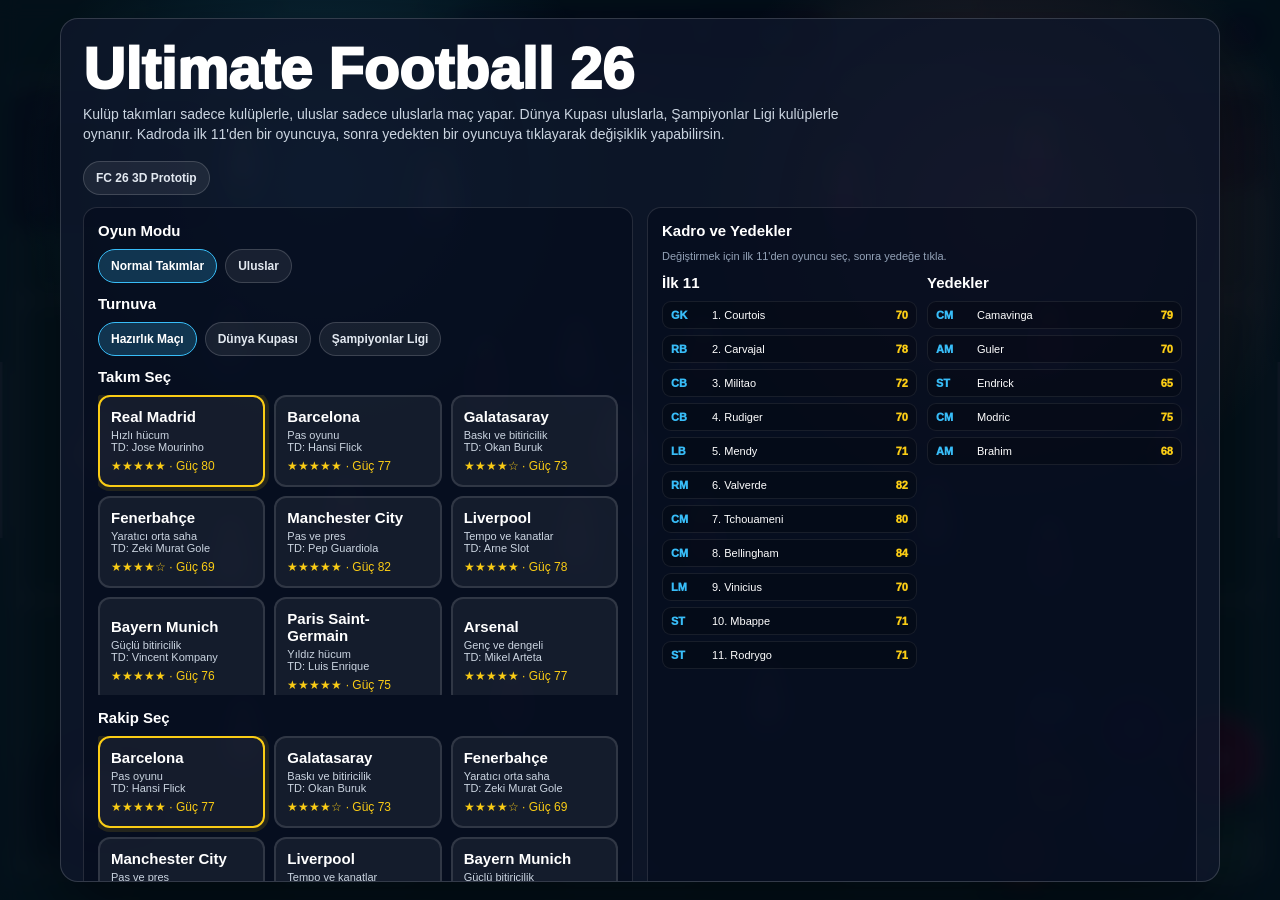
==== football-game/ultimate-football-26.html @ c7fcacd4 "Add FC 26 prototype files" ====
<!DOCTYPE html>
<html lang="tr">
<head>
  <meta charset="UTF-8">
  <meta name="viewport" content="width=device-width, initial-scale=1.0, maximum-scale=1.0, user-scalable=no">
  <title>Ultimate Football 26 - 2D Tactical</title>
  <style>
    *{box-sizing:border-box;margin:0;padding:0;user-select:none;-webkit-user-select:none;touch-action:manipulation;font-family:Inter,Arial,sans-serif}
    html,body{width:100%;height:100%;overflow:hidden;background:#020617;color:white}
    #app{position:fixed;inset:0;background:radial-gradient(circle at 50% -10%,rgba(255,255,255,.24),transparent 18%),#064e3b}
    canvas{position:fixed;inset:0;width:100%;height:100%;display:block}
    #hud{position:fixed;top:10px;left:50%;transform:translateX(-50%);z-index:20;display:flex;align-items:center;gap:12px;padding:9px 13px;border:1px solid rgba(255,255,255,.16);border-radius:18px;background:rgba(2,6,23,.72);backdrop-filter:blur(8px);box-shadow:0 12px 28px rgba(0,0,0,.28)}
    .team{min-width:86px;text-align:center;font-size:12px;font-weight:900;white-space:nowrap;overflow:hidden;text-overflow:ellipsis}.home{color:#7dd3fc}.away{color:#fda4af}
    #score{min-width:86px;text-align:center;font-size:24px;font-weight:1000}#clock{min-width:56px;font-size:13px;font-weight:900;color:#e2e8f0}
    #msg{position:fixed;top:62px;left:50%;transform:translateX(-50%);z-index:20;max-width:min(620px,calc(100vw - 28px));padding:8px 13px;border:1px solid rgba(255,255,255,.14);border-radius:999px;background:rgba(2,6,23,.62);font-size:13px;font-weight:800;text-align:center}
    #pauseBtn{position:fixed;top:12px;right:16px;z-index:24;width:42px;height:42px;border-radius:50%;border:1px solid rgba(255,255,255,.22);background:rgba(2,6,23,.62);color:white;font-size:18px;font-weight:1000}
    #radar{position:fixed;right:14px;top:88px;width:168px;height:102px;z-index:18;border:2px solid rgba(255,255,255,.34);border-radius:9px;background:rgba(5,46,22,.62);overflow:hidden;backdrop-filter:blur(6px)}
    #radar:before{content:"";position:absolute;left:50%;top:0;bottom:0;border-left:1px solid rgba(255,255,255,.35)}.dot{position:absolute;width:7px;height:7px;border-radius:50%;transform:translate(-50%,-50%)}.dot.b{background:#38bdf8}.dot.r{background:#fb7185}.dot.ball{width:6px;height:6px;background:white}
    #stats{position:fixed;left:14px;top:91px;z-index:18;width:198px;padding:12px;border:1px solid rgba(255,255,255,.14);border-radius:14px;background:rgba(2,6,23,.58);backdrop-filter:blur(8px)}
    #stats h3{font-size:12px;color:#cbd5e1;margin-bottom:8px;letter-spacing:.4px}.stat{font-size:11px;color:#e5e7eb;margin:6px 0;display:flex;justify-content:space-between;gap:8px}.stat b{color:#facc15}
    #stick{position:fixed;left:24px;bottom:24px;width:156px;height:156px;z-index:25;border-radius:50%;border:2px solid rgba(255,255,255,.24);background:rgba(2,6,23,.34);box-shadow:inset 0 0 28px rgba(255,255,255,.08),0 12px 26px rgba(0,0,0,.28);backdrop-filter:blur(6px);touch-action:none}
    #knob{position:absolute;left:50%;top:50%;width:62px;height:62px;border-radius:50%;border:3px solid rgba(255,255,255,.92);background:rgba(248,250,252,.86);transform:translate(-50%,-50%);box-shadow:0 8px 18px rgba(0,0,0,.34)}
    #actions{position:fixed;right:18px;bottom:14px;z-index:25;width:286px;height:220px;touch-action:none}.btn{position:absolute;display:grid;place-items:center;border-radius:50%;border:3px solid rgba(255,255,255,.8);color:white;font-size:11px;font-weight:1000;text-align:center;box-shadow:0 10px 22px rgba(0,0,0,.34);backdrop-filter:blur(5px);touch-action:none}.btn:active,.btn.active{transform:scale(.92);filter:brightness(1.18)}
    #shoot{right:0;top:48px;width:90px;height:90px;background:rgba(225,29,72,.82);font-size:15px}#pass{right:94px;top:112px;width:74px;height:74px;background:rgba(37,99,235,.82)}#through{right:91px;top:26px;width:74px;height:74px;background:rgba(126,34,206,.82)}
    #sprint{right:5px;top:150px;width:68px;height:68px;background:rgba(22,163,74,.82)}#switch{right:177px;top:11px;width:62px;height:62px;background:rgba(14,165,233,.72)}#skill{right:177px;top:88px;width:66px;height:66px;background:rgba(250,204,21,.82);color:#172554}#tackle{right:207px;top:154px;width:64px;height:64px;background:rgba(234,88,12,.82)}
    #power{position:fixed;right:28px;bottom:247px;z-index:26;width:210px;height:12px;border:1px solid rgba(255,255,255,.28);border-radius:999px;background:rgba(0,0,0,.38);overflow:hidden;opacity:0}#powerFill{height:100%;width:0;background:linear-gradient(90deg,#22c55e,#facc15,#ef4444)}
    .overlay{position:fixed;inset:0;z-index:50;display:grid;place-items:center;padding:22px;background:radial-gradient(circle at 25% 20%,rgba(56,189,248,.2),transparent 25%),radial-gradient(circle at 78% 24%,rgba(251,113,133,.2),transparent 26%),rgba(2,6,23,.9);backdrop-filter:blur(10px);touch-action:pan-y}
    .card{width:min(1160px,calc(100vw - 28px));max-height:calc(100vh - 36px);overflow:auto;-webkit-overflow-scrolling:touch;overscroll-behavior:contain;touch-action:pan-y;padding:22px;border:1px solid rgba(255,255,255,.16);border-radius:18px;background:rgba(15,23,42,.84);box-shadow:0 28px 80px rgba(0,0,0,.44)}
    .title{font-size:clamp(32px,6vw,58px);line-height:.95;font-weight:1000;margin-bottom:8px}.sub{max-width:780px;color:#cbd5e1;font-size:14px;line-height:1.45;margin-bottom:16px}
    .grid{display:grid;grid-template-columns:1fr 1fr;gap:14px}.panel{padding:14px;border:1px solid rgba(255,255,255,.12);border-radius:14px;background:rgba(2,6,23,.42)}.panel h2{font-size:15px;margin-bottom:10px}
    .teams{display:grid;grid-template-columns:repeat(3,minmax(0,1fr));gap:9px;max-height:300px;overflow:auto;-webkit-overflow-scrolling:touch;touch-action:pan-y}.teamCard{min-height:92px;text-align:left;cursor:pointer;padding:11px;border:2px solid rgba(255,255,255,.12);border-radius:12px;background:rgba(255,255,255,.06);color:white}.teamCard.selected{border-color:#facc15;box-shadow:0 0 0 4px rgba(250,204,21,.12)}.teamCard b{display:block;font-size:15px;margin-bottom:4px}.teamCard span{display:block;color:#cbd5e1;font-size:11px}.stars{color:#facc15;font-size:12px;margin-top:6px}
    .chips{display:flex;flex-wrap:wrap;gap:8px;margin:8px 0 12px}.chip,.primary,.ghost{cursor:pointer;border:1px solid rgba(255,255,255,.16);border-radius:999px;padding:9px 12px;background:rgba(255,255,255,.07);color:#e2e8f0;font-size:12px;font-weight:900}.chip.active{border-color:#38bdf8;background:rgba(56,189,248,.22);color:white}
    .primary,.ghost{border-radius:12px;margin-top:12px;padding:13px 18px;color:#111827;background:linear-gradient(135deg,#facc15,#fb923c);font-size:14px;box-shadow:0 12px 28px rgba(250,204,21,.16)}.ghost{margin-left:8px;color:white;background:rgba(255,255,255,.08);box-shadow:none}
    .squad{display:grid;grid-template-columns:1fr 1fr;gap:10px}.list{display:grid;gap:6px}.playerRow{display:grid;grid-template-columns:34px 1fr 32px;gap:7px;align-items:center;padding:7px 8px;border:1px solid rgba(255,255,255,.08);border-radius:9px;background:rgba(0,0,0,.22);font-size:11px;cursor:pointer}.playerRow.selected{border-color:#facc15;background:rgba(250,204,21,.12)}.role{color:#38bdf8;font-weight:1000}.pname{white-space:nowrap;overflow:hidden;text-overflow:ellipsis}.ovr{color:#facc15;font-weight:1000;text-align:right}.hint{color:#94a3b8;font-size:11px;line-height:1.35;margin:8px 0 10px}
    #pause,#end{display:none}.endCard{text-align:center;max-width:560px}.endTitle{font-size:42px;font-weight:1000;margin-bottom:8px}
    @media(max-width:860px){#stats{display:none}#radar{width:130px;height:78px;right:9px;top:78px}#hud{transform:translateX(-50%) scale(.88);transform-origin:top center}#msg{top:58px;font-size:11px}#stick{left:12px;bottom:10px;transform:scale(.88);transform-origin:left bottom}#actions{right:8px;bottom:4px;transform:scale(.86);transform-origin:right bottom}.overlay{place-items:start center;padding:12px}.grid,.squad{grid-template-columns:1fr}.teams{grid-template-columns:repeat(2,minmax(0,1fr));max-height:230px}.card{padding:16px;max-height:calc(100dvh - 24px)}}
  </style>
</head>
<body>
<div id="app">
  <canvas id="field"></canvas>
  <div id="hud"><div class="team home" id="homeName">RMA</div><div id="score">0 - 0</div><div class="team away" id="awayName">BAR</div><div id="clock">00:00</div></div>
  <div id="msg">Takımını seç, kadrodan yedeği ilk 11'e al ve maça başla.</div><button id="pauseBtn">Ⅱ</button>
  <div id="stats"><h3>SEÇİLİ OYUNCU</h3><div class="stat"><span>İsim</span><b id="stName">-</b></div><div class="stat"><span>Rol</span><b id="stRole">-</b></div><div class="stat"><span>Şut</span><b id="stShot">-</b></div><div class="stat"><span>Pas</span><b id="stPass">-</b></div><div class="stat"><span>Enerji</span><b id="stEnergy">-</b></div></div>
  <div id="radar"></div><div id="stick"><div id="knob"></div></div><div id="power"><div id="powerFill"></div></div>
  <div id="actions"><div class="btn" id="switch">OYUNCU<br>DEĞİŞ</div><div class="btn" id="through">ARA<br>PAS</div><div class="btn" id="shoot">ŞUT</div><div class="btn" id="pass">PAS</div><div class="btn" id="sprint">SPRINT</div><div class="btn" id="skill">ÇALIM</div><div class="btn" id="tackle">TOP<br>KAP</div></div>
  <div class="overlay" id="menu"><div class="card"><div class="title">Ultimate Football 26</div><div class="sub">Kulüp takımları sadece kulüplerle, uluslar sadece uluslarla maç yapar. Dünya Kupası uluslarla, Şampiyonlar Ligi kulüplerle oynanır. Kadroda ilk 11'den bir oyuncuya, sonra yedekten bir oyuncuya tıklayarak değişiklik yapabilirsin.</div><div class="chips"><a class="chip" href="fc-26/" target="_blank" rel="noopener noreferrer" style="text-decoration:none">FC 26 3D Prototip</a></div><div class="grid"><div class="panel"><h2>Oyun Modu</h2><div class="chips" id="mode"><button class="chip active" data-v="clubs">Normal Takımlar</button><button class="chip" data-v="nations">Uluslar</button></div><h2>Turnuva</h2><div class="chips" id="competition"><button class="chip active" data-v="friendly">Hazırlık Maçı</button><button class="chip" data-v="worldcup">Dünya Kupası</button><button class="chip" data-v="ucl">Şampiyonlar Ligi</button></div><h2>Takım Seç</h2><div class="teams" id="teamCards"></div><h2 style="margin-top:14px">Rakip Seç</h2><div class="teams" id="oppCards"></div><h2 style="margin-top:14px">Müzik</h2><div class="hint">Telifli şarkı gömemem; kendi ses dosyanı seçersen arka planda döngüde çalar. Apple Music ve Spotify bağlantıları yeni sekmede açılır.</div><input id="musicFile" type="file" accept="audio/*" style="max-width:100%;color:#cbd5e1;font-size:12px"><div class="chips"><button class="chip" id="musicToggle" type="button">Müzik Aç/Kapat</button><a class="chip" href="https://music.apple.com/tr/album/meclis-i-ala-i-stanbul/1189633200?utm_source=chatgpt.com" target="_blank" rel="noopener noreferrer" style="text-decoration:none">Apple Music'te Aç</a><a class="chip" href="https://open.spotify.com/track/5NT8eHNRJnL2uoWZeIZbqG?si=268e4e36df364034" target="_blank" rel="noopener noreferrer" style="text-decoration:none">Spotify'da Aç</a></div><h2 style="margin-top:14px">Ayarlar</h2><div class="chips" id="difficulty"><button class="chip active" data-v="easy">Kolay</button><button class="chip" data-v="normal">Normal</button><button class="chip" data-v="hard">Zor</button></div><div class="chips" id="length"><button class="chip" data-v="90">1.5 dk</button><button class="chip active" data-v="150">2.5 dk</button><button class="chip" data-v="240">4 dk</button></div><button class="primary" id="start">MAÇA BAŞLA</button></div><div class="panel"><h2>Kadro ve Yedekler</h2><div class="hint" id="squadHint">Değiştirmek için ilk 11'den oyuncu seç, sonra yedeğe tıkla.</div><div class="squad"><div><h2>İlk 11</h2><div class="list" id="lineup"></div></div><div><h2>Yedekler</h2><div class="list" id="bench"></div></div></div></div></div></div></div>
  <div class="overlay" id="pause"><div class="card endCard"><div class="endTitle">Duraklatıldı</div><button class="primary" id="resume">DEVAM ET</button><button class="ghost" id="toMenu">ANA MENÜ</button></div></div>
  <div class="overlay" id="end"><div class="card endCard"><div class="endTitle" id="endTitle">Maç Bitti</div><div class="sub" id="endStats" style="margin-inline:auto"></div><button class="primary" id="again">TEKRAR OYNA</button><button class="ghost" id="endMenu">ANA MENÜ</button></div></div>
</div>
<script>
(() => {
  const $ = id => document.getElementById(id);
  const canvas = $("field"), ctx = canvas.getContext("2d"), radar = $("radar");
  const baseRoles = ["GK","RB","CB","CB","LB","RM","CM","CM","LM","ST","ST"];
  const squads = {
    realmadrid:{manager:"Jose Mourinho",coach:1.08,name:"Real Madrid",short:"RMA",color:"#e5e7eb",stars:5,style:"Hızlı hücum",lineup:[["Courtois","GK",44,72,94],["Carvajal","RB",72,78,83],["Militao","CB",56,73,88],["Rudiger","CB",50,70,90],["Mendy","LB",58,72,84],["Valverde","RM",80,85,82],["Tchouameni","CM",72,83,86],["Bellingham","CM",87,88,78],["Vinicius","LM",86,82,42],["Mbappe","ST",92,83,38],["Rodrygo","ST",86,82,45]],bench:[["Camavinga","CM",74,82,80],["Guler","AM",80,86,45],["Endrick","ST",82,70,42],["Modric","CM",76,90,60],["Brahim","AM",79,82,44]]},
    barcelona:{manager:"Hansi Flick",coach:1.07,name:"Barcelona",short:"BAR",color:"#e11d48",stars:5,style:"Pas oyunu",lineup:[["Ter Stegen","GK",42,76,90],["Kounde","RB",62,77,84],["Araujo","CB",48,67,90],["Cubarsi","CB",45,80,82],["Balde","LB",58,76,78],["Raphinha","RM",83,82,58],["De Jong","CM",74,90,76],["Pedri","CM",76,91,62],["Yamal","LM",82,86,45],["Lewandowski","ST",91,78,45],["Ferran","ST",82,77,50]],bench:[["Gavi","CM",72,84,72],["Olmo","AM",82,86,58],["Fermin","CM",76,78,62],["Christensen","CB",48,72,84],["Casado","DM",58,76,78]]},
    galatasaray:{manager:"Okan Buruk",coach:1.05,name:"Galatasaray",short:"GAL",color:"#facc15",stars:4,style:"Baskı ve bitiricilik",lineup:[["Muslera","GK",38,66,84],["Kaan","RB",58,70,78],["Davinson","CB",48,66,84],["Abdulkerim","CB",55,72,82],["Kohn","LB",57,69,74],["Baris Alper","RM",76,73,68],["Torreira","CM",62,78,86],["Sara","CM",76,81,70],["Yunus","LM",75,77,52],["Mertens","ST",82,84,48],["Icardi","ST",87,72,42]],bench:[["Ziyech","AM",80,84,42],["Zaha","LM",78,74,38],["Berkan","CM",58,70,76],["Kerem","LM",76,74,45],["Batshuayi","ST",82,66,38]]},
    fenerbahce:{manager:"Zeki Murat Gole",coach:1.00,name:"Fenerbahçe",short:"FB",color:"#2563eb",stars:4,style:"Yaratıcı orta saha",lineup:[["Livakovic","GK",36,67,83],["Osayi","RB",58,68,76],["Becao","CB",45,64,82],["Djiku","CB",48,69,80],["Kadioglu","LB",68,78,76],["Tadic","LM",78,86,50],["Fred","CM",71,82,78],["Szymanski","CM",78,82,62],["Irfan Can","RM",80,83,52],["Dzeko","ST",84,78,45],["En-Nesyri","ST",83,70,50]],bench:[["Cengiz","RM",76,74,42],["Mert Hakan","CM",70,74,68],["Yuksek","DM",58,72,80],["Muldur","RB",55,68,76],["Cenk","ST",78,68,42]]},
    mancity:{manager:"Pep Guardiola",coach:1.10,name:"Manchester City",short:"MCI",color:"#60a5fa",stars:5,style:"Pas ve pres",lineup:[["Ederson","GK",42,86,88],["Walker","RB",62,74,82],["Dias","CB",50,72,90],["Stones","CB",56,80,86],["Gvardiol","LB",62,76,84],["Foden","RM",84,88,56],["Rodri","CM",80,91,89],["De Bruyne","CM",88,94,64],["Doku","LM",76,78,42],["Haaland","ST",94,70,45],["Alvarez","ST",84,82,52]],bench:[["Grealish","LM",78,84,48],["Bernardo","CM",80,90,70],["Akanji","CB",48,72,82],["Nunes","CM",72,78,68],["Ortega","GK",34,70,80]]},
    liverpool:{manager:"Arne Slot",coach:1.07,name:"Liverpool",short:"LIV",color:"#dc2626",stars:5,style:"Tempo ve kanatlar",lineup:[["Alisson","GK",40,74,90],["Alexander-Arnold","RB",74,90,72],["Konate","CB",48,66,84],["Van Dijk","CB",58,76,92],["Robertson","LB",62,81,82],["Salah","RM",90,84,54],["Mac Allister","CM",78,86,74],["Szoboszlai","CM",82,84,68],["Luis Diaz","LM",82,78,52],["Nunez","ST",82,70,50],["Jota","ST",86,76,54]],bench:[["Gakpo","ST",80,78,48],["Elliott","RM",74,80,50],["Jones","CM",72,78,66],["Gomez","CB",45,66,78],["Endo","DM",55,72,78]]},
    bayern:{manager:"Vincent Kompany",coach:1.04,name:"Bayern Munich",short:"BAY",color:"#ef4444",stars:5,style:"Güçlü bitiricilik",lineup:[["Neuer","GK",38,78,88],["Kimmich","RB",76,88,80],["Upamecano","CB",48,68,84],["Kim","CB",44,66,86],["Davies","LB",62,75,78],["Sane","RM",84,80,48],["Goretzka","CM",80,80,78],["Musiala","CM",84,88,52],["Gnabry","LM",82,78,50],["Kane","ST",93,86,50],["Muller","ST",82,84,58]],bench:[["Coman","LM",80,76,42],["Tel","ST",78,68,40],["Laimer","CM",62,74,78],["Pavlovic","CM",66,78,70],["Ulreich","GK",32,62,76]]},
    psg:{manager:"Luis Enrique",coach:1.08,name:"Paris Saint-Germain",short:"PSG",color:"#1e40af",stars:5,style:"Yıldız hücum",lineup:[["Donnarumma","GK",36,66,88],["Hakimi","RB",70,78,78],["Marquinhos","CB",52,76,86],["Skriniar","CB",46,66,84],["Nuno Mendes","LB",62,74,76],["Dembele","RM",82,84,42],["Vitinha","CM",74,86,66],["Fabian","CM",76,84,68],["Barcola","LM",78,74,40],["Asensio","ST",82,84,42],["Ramos","ST",84,72,48]],bench:[["Kolo Muani","ST",78,68,44],["Lee Kang-in","AM",76,82,48],["Ugarte","DM",54,72,82],["Lucas","CB",48,70,80],["Navas","GK",34,68,82]]},
    arsenal:{manager:"Mikel Arteta",coach:1.07,name:"Arsenal",short:"ARS",color:"#ef4444",stars:5,style:"Genç ve dengeli",lineup:[["Raya","GK",36,72,84],["White","RB",58,78,82],["Saliba","CB",46,70,88],["Gabriel","CB",48,68,86],["Zinchenko","LB",62,82,74],["Saka","RM",84,86,58],["Rice","CM",72,82,88],["Odegaard","CM",82,90,62],["Martinelli","LM",80,75,42],["Havertz","ST",82,82,58],["Jesus","ST",82,78,56]],bench:[["Trossard","LM",80,80,46],["Partey","DM",64,78,80],["Jorginho","CM",58,84,70],["Timber","CB",52,72,80],["Ramsdale","GK",34,68,80]]},
    besiktas:{manager:"Ole Gunnar Solskjaer",coach:1.00,name:"Beşiktaş",short:"BJK",color:"#111827",stars:4,style:"Mücadeleci oyun",lineup:[["Mert","GK",34,62,78],["Svensson","RB",52,66,74],["Colley","CB",44,62,80],["Uduokhai","CB",46,64,78],["Masuaku","LB",60,72,72],["Rashica","RM",72,74,50],["Gedson","CM",68,78,76],["Al Musrati","CM",62,76,78],["Semih","LM",76,68,44],["Immobile","ST",84,70,42],["Muci","ST",78,76,48]],bench:[["Joao Mario","CM",72,80,58],["Ndour","CM",64,72,68],["Onana","DM",52,66,76],["Zaynutdinov","LB",54,66,72],["Ersin","GK",32,60,74]]},
    turkey:{manager:"Vincenzo Montella",coach:1.05,name:"Türkiye",short:"TUR",color:"#dc2626",stars:4,style:"Hızlı geçiş",lineup:[["Mert Gunok","GK",36,64,78],["Zeki Celik","RB",56,68,76],["Merih","CB",44,62,82],["Abdulkerim","CB",55,72,82],["Ferdi","LB",68,80,76],["Baris Alper","RM",76,73,68],["Hakan","CM",82,88,72],["Arda Guler","CM",82,86,48],["Kenan","LM",78,76,48],["Semih","ST",76,68,46],["Kerem","ST",78,74,46]],bench:[["Orkun","CM",74,80,68],["Ismail","DM",54,72,80],["Yusuf Yazici","AM",80,82,45],["Cenk","ST",78,68,42],["Ugurcan","GK",34,62,78]]},
    brazil:{manager:"Carlo Ancelotti",coach:1.09,name:"Brazil",short:"BRA",color:"#22c55e",stars:5,style:"Teknik oyun",lineup:[["Alisson","GK",40,74,90],["Danilo","RB",56,72,78],["Marquinhos","CB",52,76,86],["Militao","CB",56,73,88],["Wendell","LB",58,70,74],["Raphinha","RM",83,82,58],["Guimaraes","CM",76,84,78],["Paqueta","CM",80,86,66],["Vinicius","LM",86,82,42],["Rodrygo","ST",86,82,45],["Endrick","ST",82,70,42]],bench:[["Martinelli","LM",80,75,42],["Richarlison","ST",80,68,44],["Douglas Luiz","CM",72,80,76],["Bremer","CB",46,64,84],["Ederson","GK",42,86,88]]},
    france:{manager:"Didier Deschamps",coach:1.07,name:"France",short:"FRA",color:"#2563eb",stars:5,style:"Hız ve yıldız hücum",lineup:[["Maignan","GK",38,72,88],["Kounde","RB",62,77,84],["Saliba","CB",46,70,88],["Upamecano","CB",48,68,84],["Theo","LB",74,78,78],["Dembele","RM",82,84,42],["Tchouameni","CM",72,83,86],["Griezmann","CM",86,88,66],["Coman","LM",80,78,42],["Mbappe","ST",92,83,38],["Giroud","ST",86,75,48]],bench:[["Camavinga","CM",72,82,78],["Barcola","LM",78,74,40],["Kante","DM",58,76,88],["Thuram","ST",80,70,46],["Muani","ST",78,68,44]]},
    germany:{manager:"Julian Nagelsmann",coach:1.06,name:"Germany",short:"GER",color:"#f8fafc",stars:5,style:"Disiplinli pas",lineup:[["Neuer","GK",38,78,88],["Kimmich","RB",76,88,80],["Rudiger","CB",50,70,90],["Tah","CB",48,68,84],["Mittelstadt","LB",60,74,76],["Sane","RM",84,80,48],["Kroos","CM",78,92,62],["Gundogan","CM",80,88,64],["Wirtz","LM",84,88,52],["Havertz","ST",82,82,58],["Fullkrug","ST",84,70,48]],bench:[["Musiala","AM",84,88,48],["Andrich","DM",62,76,82],["Can","DM",58,72,80],["Brandt","AM",78,84,50],["Ter Stegen","GK",42,76,88]]},
    argentina:{manager:"Lionel Scaloni",coach:1.08,name:"Argentina",short:"ARG",color:"#7dd3fc",stars:5,style:"Teknik oyun kurma",lineup:[["Martinez","GK",38,70,86],["Molina","RB",62,74,78],["Romero","CB",48,68,86],["Otamendi","CB",42,66,84],["Tagliafico","LB",56,70,78],["Di Maria","RM",82,84,46],["De Paul","CM",74,84,76],["Mac Allister","CM",78,86,72],["Messi","LM",90,92,38],["Alvarez","ST",84,78,54],["Lautaro","ST",88,74,48]],bench:[["Enzo","CM",78,84,74],["Paredes","DM",64,80,76],["Dybala","AM",84,86,40],["Lo Celso","CM",76,82,64],["Montiel","RB",54,68,76]]},
    england:{manager:"Thomas Tuchel",coach:1.07,name:"England",short:"ENG",color:"#f8fafc",stars:5,style:"Tempo ve şut",lineup:[["Pickford","GK",36,68,82],["Walker","RB",62,74,82],["Stones","CB",56,80,86],["Maguire","CB",46,66,80],["Shaw","LB",60,76,78],["Saka","RM",84,86,58],["Rice","CM",72,82,88],["Bellingham","CM",87,88,78],["Foden","LM",84,88,56],["Kane","ST",93,86,50],["Watkins","ST",84,70,48]],bench:[["Palmer","AM",84,86,48],["Grealish","LM",78,84,48],["Mainoo","CM",70,78,70],["Trippier","RB",60,78,76],["Ramsdale","GK",34,68,80]]},
    spain:{manager:"Luis de la Fuente",coach:1.08,name:"Spain",short:"ESP",color:"#dc2626",stars:5,style:"Pas kontrolü",lineup:[["Unai Simon","GK",36,70,84],["Carvajal","RB",72,78,83],["Le Normand","CB",46,68,82],["Laporte","CB",50,76,84],["Grimaldo","LB",66,82,74],["Yamal","RM",82,86,45],["Rodri","CM",80,91,89],["Pedri","CM",76,91,62],["Nico Williams","LM",80,76,42],["Morata","ST",82,72,46],["Olmo","ST",82,86,58]],bench:[["Gavi","CM",72,84,72],["Merino","CM",70,80,76],["Ferran","ST",82,77,50],["Nacho","CB",44,68,80],["Raya","GK",36,72,84]]},
    portugal:{manager:"Roberto Martinez",coach:1.05,name:"Portugal",short:"POR",color:"#16a34a",stars:5,style:"Kanat ve bitiricilik",lineup:[["Costa","GK",38,72,86],["Cancelo","RB",70,84,76],["Dias","CB",50,72,90],["Pepe","CB",42,66,84],["Mendes","LB",62,74,76],["Bernardo","RM",80,90,70],["Palhinha","CM",58,76,86],["Bruno","CM",86,90,64],["Leao","LM",84,74,38],["Ronaldo","ST",90,72,42],["Jota","ST",86,76,54]],bench:[["Felix","AM",82,82,42],["Vitinha","CM",74,86,66],["Ramos","ST",84,72,48],["Dalot","RB",56,72,76],["Patricio","GK",32,64,80]]},
    italy:{manager:"Gennaro Gattuso",coach:1.02,name:"Italy",short:"ITA",color:"#2563eb",stars:4,style:"Savunma disiplini",lineup:[["Donnarumma","GK",36,66,88],["Di Lorenzo","RB",58,72,80],["Bastoni","CB",50,74,86],["Acerbi","CB",42,68,82],["Dimarco","LB",66,80,76],["Chiesa","RM",82,78,46],["Barella","CM",76,84,80],["Jorginho","CM",58,84,70],["Zaccagni","LM",76,74,46],["Scamacca","ST",82,70,46],["Raspadori","ST",78,76,44]],bench:[["Pellegrini","CM",76,82,66],["Frattesi","CM",74,78,70],["Retegui","ST",78,66,46],["Calafiori","CB",50,70,80],["Vicario","GK",34,68,82]]},
    netherlands:{manager:"Ronald Koeman",coach:1.04,name:"Netherlands",short:"NED",color:"#f97316",stars:4,style:"Total futbol",lineup:[["Verbruggen","GK",34,68,80],["Dumfries","RB",66,70,78],["Van Dijk","CB",58,76,92],["De Ligt","CB",48,70,86],["Ake","LB",54,74,82],["Frimpong","RM",78,74,62],["De Jong","CM",74,90,76],["Reijnders","CM",74,82,70],["Gakpo","LM",80,78,48],["Depay","ST",82,80,42],["Weghorst","ST",78,66,50]],bench:[["Simons","AM",80,82,48],["Malen","ST",78,72,42],["Koopmeiners","CM",76,82,72],["Blind","LB",46,78,76],["Flekken","GK",32,64,78]]},
    japan:{manager:"Hajime Moriyasu",coach:1.04,name:"Japan",short:"JPN",color:"#1d4ed8",stars:4,style:"Çabuk pas",lineup:[["Suzuki","GK",34,62,76],["Tomiyasu","RB",58,72,82],["Itakura","CB",46,68,80],["Taniguchi","CB",42,66,76],["Ito","LB",60,70,72],["Kubo","RM",78,82,44],["Endo","CM",58,74,82],["Morita","CM",66,78,74],["Mitoma","LM",80,76,42],["Minamino","ST",78,80,46],["Ueda","ST",76,66,44]],bench:[["Doan","RM",76,78,46],["Kamada","CM",74,82,64],["Maeda","LM",72,68,54],["Machida","CB",42,64,76],["Osako","GK",32,60,74]]}
  };
  const clubIds = ["realmadrid","barcelona","galatasaray","fenerbahce","mancity","liverpool","bayern","psg","arsenal","besiktas"];
  const nationIds = ["turkey","brazil","france","germany","argentina","england","spain","portugal","italy","netherlands","japan"];
  const idsForMode = () => state.mode === "nations" ? nationIds : clubIds;
  const state = {w:innerWidth,h:innerHeight,running:false,paused:false,mode:"clubs",competition:"friendly",tournament:null,team:"realmadrid",opp:"barcelona",difficulty:"easy",matchLength:150,time:0,score:[0,0],selected:9,selectedLineup:null,home:[],away:[],ball:{x:0,y:0,vx:0,vy:0,owner:null,last:"home"},input:{x:0,y:0,sprint:false},charge:{active:false,start:0,value:0},stats:{shots:0,passes:0,tackles:0},last:performance.now(),goalLock:false,music:null,musicUrl:null};
  const clamp=(v,a,b)=>Math.max(a,Math.min(b,v)), dist=(a,b)=>Math.hypot(a.x-b.x,a.y-b.y), norm=(x,y)=>{const d=Math.hypot(x,y)||1;return{x:x/d,y:y/d,d}};
  function ovr(p){return Math.round((p[2]+p[3]+p[4])/3)}
  function roleFit(natural,slot){if(natural===slot)return 1;if((natural==="AM"&&["CM","ST"].includes(slot))||(natural==="DM"&&slot==="CM")||(natural==="LM"&&slot==="RM")||(natural==="RM"&&slot==="LM")||(natural==="ST"&&["LM","RM"].includes(slot)))return .94;if((natural==="CB"&&["LB","RB"].includes(slot))||(natural==="LB"&&slot==="RB")||(natural==="RB"&&slot==="LB"))return .9;return .82}
  function playerScore(p,slot){return ovr(p)*roleFit(p[5]||p[1],slot)}
  function teamScore(id){const t=squads[id];return Math.round((t.lineup.reduce((s,p,i)=>s+playerScore(p,baseRoles[i]),0)/t.lineup.length)*(t.coach||1))}
  function size(){state.w=innerWidth;state.h=innerHeight;canvas.width=state.w*devicePixelRatio;canvas.height=state.h*devicePixelRatio;ctx.setTransform(devicePixelRatio,0,0,devicePixelRatio,0,0)}
  function msg(t){$("msg").textContent=t}
  function cardHTML(id,selected){const t=squads[id];return `<button class="teamCard ${selected?"selected":""}" data-id="${id}"><b>${t.name}</b><span>${t.style}</span><span>TD: ${t.manager}</span><div class="stars">${"★".repeat(t.stars)}${"☆".repeat(5-t.stars)} · Güç ${teamScore(id)}</div></button>`}
  function competitionName(){return state.competition==="worldcup"?"Dünya Kupası":state.competition==="ucl"?"Şampiyonlar Ligi":"Hazırlık Maçı"}
  function shuffle(a){return [...a].sort(()=>Math.random()-.5)}
  function syncCompetitionMode(){if(state.competition==="worldcup")state.mode="nations";if(state.competition==="ucl")state.mode="clubs";const ids=idsForMode();if(!ids.includes(state.team))state.team=ids[0];if(!ids.includes(state.opp)||state.opp===state.team)state.opp=ids.find(x=>x!==state.team)||ids[0]}
  function setupTournament(){syncCompetitionMode();if(state.competition==="friendly"){state.tournament=null;return}if(state.tournament&&state.tournament.type===state.competition&&state.tournament.team===state.team){state.opp=state.tournament.opponents[state.tournament.round];return}const ids=idsForMode().filter(id=>id!==state.team),opponents=shuffle(ids).slice(0,3);state.tournament={type:state.competition,team:state.team,round:0,rounds:["Çeyrek Final","Yarı Final","Final"],opponents};state.opp=opponents[0]}
  function renderMenu(){const ids=idsForMode(),wrap=$("teamCards"),oppWrap=$("oppCards"),tour=state.competition!=="friendly";if(!ids.includes(state.team))state.team=ids[0];if(!ids.includes(state.opp)||state.opp===state.team)state.opp=ids.find(x=>x!==state.team)||ids[0];wrap.innerHTML=ids.map(id=>cardHTML(id,id===state.team)).join("");oppWrap.innerHTML=tour?`<div class="hint">Turnuvada rakipler otomatik belirlenir. ${competitionName()} 3 turlu eleme olarak oynanır.</div>`:ids.filter(id=>id!==state.team).map(id=>cardHTML(id,id===state.opp)).join("");$("mode").querySelectorAll(".chip").forEach(x=>x.classList.toggle("active",x.dataset.v===state.mode));$("competition").querySelectorAll(".chip").forEach(x=>x.classList.toggle("active",x.dataset.v===state.competition));wrap.querySelectorAll(".teamCard").forEach(b=>b.onclick=()=>{state.team=b.dataset.id;const fresh=idsForMode();if(state.opp===state.team||!fresh.includes(state.opp))state.opp=fresh.find(x=>x!==state.team)||fresh[0];state.selectedLineup=null;state.tournament=null;renderMenu();});oppWrap.querySelectorAll(".teamCard").forEach(b=>b.onclick=()=>{state.opp=b.dataset.id;renderMenu();});renderSquad()}
  function renderSquad(){const team=squads[state.team];$("lineup").innerHTML=team.lineup.map((p,i)=>`<div class="playerRow ${state.selectedLineup===i?"selected":""}" data-i="${i}"><span class="role">${p[1]}</span><span class="pname">${i+1}. ${p[0]}</span><span class="ovr">${Math.round(playerScore(p,baseRoles[i]))}</span></div>`).join("");$("bench").innerHTML=team.bench.map((p,i)=>`<div class="playerRow" data-b="${i}"><span class="role">${p[1]}</span><span class="pname">${p[0]}</span><span class="ovr">${ovr(p)}</span></div>`).join("");document.querySelectorAll("[data-i]").forEach(el=>el.onclick=()=>{state.selectedLineup=Number(el.dataset.i);renderSquad();msg("Şimdi yedekten bir oyuncu seç.")});document.querySelectorAll("[data-b]").forEach(el=>el.onclick=()=>{if(state.selectedLineup===null){msg("Önce ilk 11'den çıkaracağın oyuncuyu seç.");return}const bi=Number(el.dataset.b);const li=state.selectedLineup;const out=team.lineup[li];if(!out[5])out[5]=out[1];const incoming=[...team.bench[bi]];if(!incoming[5])incoming[5]=incoming[1];incoming[1]=baseRoles[li];team.lineup[li]=incoming;team.bench[bi]=out;state.selectedLineup=null;renderMenu();msg(`${team.lineup[li][0]} ilk 11'e alındı. Takım gücü: ${teamScore(state.team)}`)})}
  function mk(side,i,p){const left=side==="home", x=left?[.08,.19,.18,.18,.19,.34,.45,.45,.60,.62,.73][i]:1-[.08,.19,.18,.18,.19,.34,.45,.45,.60,.62,.73][i], y=[.50,.18,.38,.62,.82,.22,.40,.60,.78,.42,.58][i],fit=roleFit(p[5]||p[1],baseRoles[i]),coach=squads[side==="home"?state.team:state.opp].coach||1,quality=playerScore(p,baseRoles[i]);return{id:side+i,side,i,name:p[0],role:p[1],natural:p[5]||p[1],fit,quality,shot:p[2]*fit*coach,pass:p[3]*fit*coach,def:p[4]*fit*coach,x:x*state.w,y:y*state.h,homeX:x,homeY:y,vx:0,vy:0,stamina:100,speed:(1.75+(quality/100)*2.05)*coach,diveT:0,diveX:0,diveY:0,diveSide:0}} 
  function buildTeams(){const home=squads[state.team], away=squads[state.opp];state.home=home.lineup.map((p,i)=>mk("home",i,p));state.away=away.lineup.map((p,i)=>mk("away",i,p));radar.innerHTML="";[...state.home,...state.away].forEach(p=>{const d=document.createElement("i");d.className="dot "+(p.side==="home"?"b":"r");d.dataset.id=p.id;radar.appendChild(d)});const b=document.createElement("i");b.className="dot ball";b.dataset.id="ball";radar.appendChild(b)}
  function owner(){return [...state.home,...state.away].find(p=>p.id===state.ball.owner)||null}
  function attach(p){state.ball.owner=p.id;state.ball.last=p.side;state.ball.x=p.x+(p.side==="home"?22:-22);state.ball.y=p.y+5;state.ball.vx=0;state.ball.vy=0}
  function kickoff(){[...state.home,...state.away].forEach(p=>{p.x=p.homeX*state.w;p.y=p.homeY*state.h;p.stamina=100;p.diveT=0;p.diveX=0;p.diveY=0;p.diveSide=0});state.selected=9;const p=state.home[9];p.x=state.w/2-22;p.y=state.h/2-5;state.ball.owner=p.id;state.ball.last="home";state.ball.x=state.w/2;state.ball.y=state.h/2;state.ball.vx=0;state.ball.vy=0}
  function start(){setupTournament();const ids=idsForMode();if(state.team===state.opp||!ids.includes(state.opp))state.opp=ids.find(x=>x!==state.team)||ids[0];buildTeams();state.running=true;state.paused=false;state.time=0;state.score=[0,0];state.stats={shots:0,passes:0,tackles:0};$("homeName").textContent=squads[state.team].short;$("awayName").textContent=squads[state.opp].short;$("score").textContent="0 - 0";$("menu").style.display="none";$("end").style.display="none";kickoff();const round=state.tournament?` · ${state.tournament.rounds[state.tournament.round]}`:"";msg(`${competitionName()}${round}: ${squads[state.team].short} - ${squads[state.opp].short}. ${squads[state.team].manager} yönetiminde güç ${teamScore(state.team)}.`)}
  function canBall(){const p=state.home[state.selected],o=owner();if(o&&o.id===p.id)return p;if(!o&&dist(p,state.ball)<48){attach(p);return p}msg("Topa yaklaşmalısın.");return null}
  function dir(){return Math.abs(state.input.x)+Math.abs(state.input.y)>.08?norm(state.input.x,state.input.y):norm(1,0)}
  function kick(p,target,power,type){const d=target?norm(target.x-p.x,target.y-p.y):(p.side==="home"?dir():norm(-1,(Math.random()-.5)*.55));state.ball.owner=null;state.ball.last=p.side;state.ball.x=p.x+d.x*27;state.ball.y=p.y+d.y*18;state.ball.vx=d.x*power;state.ball.vy=d.y*power;if(p.side==="home"){if(type==="shoot")state.stats.shots++;if(type==="pass")state.stats.passes++}}
  function shotTarget(p){const y=clamp(state.h/2+(p.side==="home"?state.input.y:Math.random()-.5)*112,state.h/2-82,state.h/2+82);return{x:p.side==="home"?state.w+110:-110,y}}
  function target(th){const p=state.home[state.selected];const arr=state.home.filter(x=>x.id!==p.id).sort((a,b)=>(b.x-p.x)-Math.abs(b.y-p.y)*.25-((a.x-p.x)-Math.abs(a.y-p.y)*.25));const t=arr[0]||p;return th?{x:clamp(t.x+90,30,state.w-30),y:clamp(t.y+state.input.y*50,60,state.h-30)}:t}
  function doPass(th=false){const p=canBall();if(!p)return;kick(p,target(th),8.5+p.pass/24+(th?2.5:0),"pass");msg(th?"Ara pas.":"Pas çıktı.")}
  function startShoot(){if(!canBall())return;state.charge.active=true;state.charge.start=performance.now();$("power").style.opacity=1}
  function releaseShoot(){if(!state.charge.active)return;const p=state.home[state.selected],v=state.charge.value;state.charge.active=false;$("power").style.opacity=0;$("powerFill").style.width="0";kick(p,shotTarget(p),(13+p.shot/11)*(.62+v*.88),"shoot");p.stamina=clamp(p.stamina-8-v*10,0,100);msg("Kaleye şut!")}
  function switchP(){let bi=0,bd=1e9;state.home.forEach((p,i)=>{const d=dist(p,state.ball);if(d<bd){bd=d;bi=i}});state.selected=bi;msg(`Oyuncu: ${state.home[bi].name}`)}
  function skill(){const p=canBall();if(!p)return;const d=dir();p.x=clamp(p.x+d.x*62,24,state.w-24);p.y=clamp(p.y+d.y*62,70,state.h-24);p.stamina=clamp(p.stamina-9,0,100);attach(p);msg("Çalım.")}
  function tackle(){const p=state.home[state.selected],o=nearest(state.away,owner()||state.ball);if(!o||dist(p,o)>70){msg("Top kapmak için yaklaş.");return}if(Math.random()<clamp((p.def+p.stamina*.35+p.quality*.25)/150,.28,.94)){attach(p);state.stats.tackles++;msg(`${p.name} topu kaptı.`)}else msg("Müdahale boşa gitti.")}
  function nearest(list,t){let b=null,bd=1e9;list.forEach(p=>{const d=dist(p,t);if(d<bd){bd=d;b=p}});return b}
  function moveTo(p,tx,ty,s,dt){const d=norm(tx-p.x,ty-p.y);if(d.d>4){p.x=clamp(p.x+d.x*s*dt*60,24,state.w-24);p.y=clamp(p.y+d.y*s*dt*60,70,state.h-24)}p.stamina=clamp(p.stamina+5*dt,0,100)}
  function update(dt){if(!state.running||state.paused||state.goalLock)return;state.time+=dt;if(state.time>=state.matchLength){end();return}if(state.charge.active){state.charge.value=clamp((performance.now()-state.charge.start)/1100,0,1);$("powerFill").style.width=Math.round(state.charge.value*100)+"%"}autoSwitch();const p=state.home[state.selected],moving=Math.abs(state.input.x)+Math.abs(state.input.y)>.08,sprint=state.input.sprint&&moving&&p.stamina>2?1.55:1;p.x=clamp(p.x+state.input.x*p.speed*sprint*dt*60,24,state.w-24);p.y=clamp(p.y+state.input.y*p.speed*sprint*dt*60,70,state.h-24);p.stamina=clamp(p.stamina+(state.input.sprint&&moving?-18:8)*dt,0,100);if(state.ball.owner===p.id)attach(p);updateAI(dt);updateGoalkeepers(dt);updateBall(dt);collide();hud()}
  function updateAI(dt){const o=owner(),homeQ=teamScore(state.team)/82,awayQ=teamScore(state.opp)/82,level=(state.difficulty==="easy"?.78:state.difficulty==="normal"?1:1.22)*awayQ;state.home.forEach((p,i)=>{if(i===state.selected)return;let tx=p.homeX*state.w,ty=p.homeY*state.h;if(!o&&dist(p,state.ball)<115+homeQ*20){tx=state.ball.x;ty=state.ball.y}else if(o&&o.side==="home"){tx+=p.role==="ST"?70*homeQ:25*homeQ;ty+=Math.sin(state.time+i)*14}else if(o&&o.side==="away"&&dist(p,o)<140+homeQ*20){tx=o.x-28;ty=o.y}moveTo(p,tx,ty,p.speed*.72*homeQ,dt)});state.away.forEach((p,i)=>{let tx=p.homeX*state.w,ty=p.homeY*state.h;if(o&&o.id===p.id){tx=28;ty=state.h/2+Math.sin(state.time*2+i)*42;if(p.x<state.w*.34&&Math.random()<.012*level*(p.shot/75))kick(p,{x:0,y:state.h/2+(Math.random()-.5)*95},11+p.shot/13,"shoot");else if(Math.random()<.009*level*(p.pass/75)){const t=nearest(state.away.filter(m=>m.id!==p.id),{x:p.x-170,y:p.y});if(t)kick(p,t,7+p.pass/23,"pass")}}else if(!o){const c=nearest(state.away,state.ball);if(c&&c.id===p.id){tx=state.ball.x;ty=state.ball.y}}else if(o.side==="home"){const c=nearest(state.away,o);if(c&&c.id===p.id){tx=o.x+24;ty=o.y}}moveTo(p,tx,ty,p.speed*level,dt)})}
  function updateGoalkeepers(dt){if(owner())return;[state.home[0],state.away[0]].forEach(g=>{if(!g)return;g.diveT=Math.max(0,g.diveT-dt);if(g.diveT<=0){g.diveX*=.82;g.diveY*=.82;const gx=g.side==="home"?46:state.w-46;g.x=clamp(g.x+(gx-g.x)*.08,24,state.w-24);g.y=clamp(g.y+((state.h/2)-g.y)*.06,70,state.h-24)}const toward=g.side==="home"?state.ball.vx<-.8:state.ball.vx>.8,near=g.side==="home"?state.ball.x<210:state.ball.x>state.w-210,speed=Math.hypot(state.ball.vx,state.ball.vy);if(!toward||!near||speed<7)return;const goalX=g.side==="home"?0:state.w,t=(goalX-state.ball.x)/(state.ball.vx||1),pred=state.ball.y+state.ball.vy*t,gt=state.h/2-104,gb=state.h/2+104;if(t>0&&t<28&&pred>gt&&pred<gb&&g.diveT<=0){g.diveSide=pred>g.y?1:-1;g.diveY=clamp(pred-g.y,-76,76);g.diveX=g.side==="home"?28:-28;g.diveT=.42;g.y=clamp(g.y+g.diveY*.34,70,state.h-24);g.x=clamp(g.x+g.diveX*.28,24,state.w-24)}if(g.diveT>0&&dist(g,state.ball)<54+(g.def/9)){const saveChance=clamp(g.def/112-(Math.max(0,speed-14)*.035),.16,.88),catchChance=clamp(g.def/135-(Math.max(0,speed-12)*.03),.08,.72);if(Math.random()>saveChance){msg(`${g.name} çok sert şuta yetişemedi!`);return}if(Math.random()<catchChance&&speed<18){attach(g);msg(`${g.name} uçarak tuttu!`)}else{state.ball.vx=(g.side==="home"?1:-1)*(6+g.def/24);state.ball.vy+=(Math.random()-.5)*(8+speed*.18);state.ball.last=g.side;msg(`${g.name} dalışla sektirdi!`)}}})}
  function updateBall(dt){const o=owner();if(o){attach(o);return}state.ball.x+=state.ball.vx*dt*60;state.ball.y+=state.ball.vy*dt*60;state.ball.vx*=Math.pow(.985,dt*60);state.ball.vy*=Math.pow(.985,dt*60);if(state.ball.y<20||state.ball.y>state.h-20){state.ball.y=clamp(state.ball.y,20,state.h-20);state.ball.vy*=-.72}const gt=state.h/2-88,gb=state.h/2+88;if(state.ball.x>state.w+15){state.ball.y>gt&&state.ball.y<gb?goal("home"):restart("away")}if(state.ball.x<-15){state.ball.y>gt&&state.ball.y<gb?goal("away"):restart("home")}}
  function goal(side){if(state.goalLock)return;state.goalLock=true;state.score[side==="home"?0:1]++;$("score").textContent=`${state.score[0]} - ${state.score[1]}`;msg(side==="home"?"GOOOOL!":"Rakip gol attı.");setTimeout(()=>{state.goalLock=false;kickoff()},1300)}
  function restart(side){attach(side==="home"?state.home[0]:state.away[0]);msg("Aut. Kaleci oyunu başlatıyor.")}
  function collide(){const o=owner();if(o){const t=nearest(o.side==="home"?state.away:state.home,o);if(t&&dist(t,o)<28&&Math.random()<t.def/7800)attach(t);return}const p=nearest([...state.home,...state.away],state.ball);if(p&&dist(p,state.ball)<28&&Math.hypot(state.ball.vx,state.ball.vy)<9.5){attach(p);if(p.side==="home")state.selected=p.i}}
  function autoSwitch(){const o=owner();if(o&&o.side==="home"){state.selected=o.i;return}if(o)return;const n=nearest(state.home,state.ball),c=state.home[state.selected];if(n&&dist(n,state.ball)+16<dist(c,state.ball))state.selected=n.i}
  function hud(){const r=Math.max(0,state.matchLength-state.time),m=String(Math.floor(r/60)).padStart(2,"0"),s=String(Math.floor(r%60)).padStart(2,"0");$("clock").textContent=`${m}:${s}`;const p=state.home[state.selected];$("stName").textContent=p.name;$("stRole").textContent=`${p.role}${p.fit<.95?"*":""}`;$("stShot").textContent=Math.round(p.shot);$("stPass").textContent=Math.round(p.pass);$("stEnergy").textContent=Math.round(p.stamina);updateRadar()}
  function updateRadar(){const rw=radar.clientWidth,rh=radar.clientHeight;[...state.home,...state.away].forEach(p=>{const d=radar.querySelector(`[data-id="${p.id}"]`);if(d){d.style.left=p.x/state.w*rw+"px";d.style.top=p.y/state.h*rh+"px"}});const b=radar.querySelector('[data-id="ball"]');if(b){b.style.left=clamp(state.ball.x/state.w*rw,1,rw-1)+"px";b.style.top=clamp(state.ball.y/state.h*rh,1,rh-1)+"px"}}
  function end(){state.running=false;const stats=`${state.score[0]} - ${state.score[1]} · Şut ${state.stats.shots} · Pas ${state.stats.passes} · Top kapma ${state.stats.tackles}`;$("again").textContent="TEKRAR OYNA";$("again").onclick=start;if(!state.tournament){$("endTitle").textContent=state.score[0]>state.score[1]?"Kazandın!":state.score[0]<state.score[1]?"Kaybettin":"Berabere";$("endStats").textContent=stats;$("end").style.display="grid";return}const t=state.tournament,draw=state.score[0]===state.score[1],won=state.score[0]>state.score[1]||(draw&&Math.random()<.5),pen=draw?` · Penaltılarda ${won?"kazandın":"kaybettin"}.`:"";if(!won){$("endTitle").textContent=`${competitionName()} Elendin`;$("endStats").textContent=`${t.rounds[t.round]} · ${stats}${pen}`;state.tournament=null;$("end").style.display="grid";return}if(t.round<t.rounds.length-1){$("endTitle").textContent=`${t.rounds[t.round]} Geçildi!`;$("endStats").textContent=`${stats}${pen} Sıradaki rakip: ${squads[t.opponents[t.round+1]].name}`;$("again").textContent="SONRAKI MAÇ";$("again").onclick=()=>{t.round++;state.opp=t.opponents[t.round];start()};$("end").style.display="grid";return}$("endTitle").textContent=`${competitionName()} Şampiyonu!`;$("endStats").textContent=`Final · ${stats}${pen}`;state.tournament=null;$("end").style.display="grid"}
  function draw(){const w=state.w,h=state.h;ctx.clearRect(0,0,w,h);ctx.fillStyle="#16783d";ctx.fillRect(0,0,w,h);for(let x=0;x<w;x+=140){ctx.fillStyle=x%280===0?"rgba(255,255,255,.035)":"rgba(0,0,0,.035)";ctx.fillRect(x,0,140,h)}ctx.strokeStyle="rgba(255,255,255,.74)";ctx.lineWidth=3;ctx.strokeRect(18,82,w-36,h-112);ctx.beginPath();ctx.moveTo(w/2,82);ctx.lineTo(w/2,h-30);ctx.stroke();ctx.beginPath();ctx.arc(w/2,h/2,78,0,Math.PI*2);ctx.stroke();ctx.strokeRect(18,h/2-150,170,300);ctx.strokeRect(w-188,h/2-150,170,300);ctx.lineWidth=5;ctx.beginPath();ctx.moveTo(0,h/2-88);ctx.lineTo(0,h/2+88);ctx.moveTo(w,h/2-88);ctx.lineTo(w,h/2+88);ctx.stroke();[...state.home,...state.away].sort((a,b)=>a.y-b.y).forEach(p=>drawP(p,p.side==="home"&&p.i===state.selected));drawBall()}
  function drawP(p,sel){ctx.save();ctx.translate(p.x+(p.diveT>0?p.diveX:0),p.y+(p.diveT>0?p.diveY*.45:0));if(p.diveT>0)ctx.rotate((p.side==="home"?1:-1)*p.diveSide*.85);if(sel){ctx.strokeStyle="#facc15";ctx.lineWidth=4;ctx.beginPath();ctx.arc(0,8,30,0,Math.PI*2);ctx.stroke()}ctx.fillStyle="rgba(0,0,0,.28)";ctx.beginPath();ctx.ellipse(0,22,20,8,0,0,Math.PI*2);ctx.fill();ctx.fillStyle=p.side==="home"?squads[state.team].color:"#fb7185";ctx.strokeStyle="rgba(255,255,255,.85)";ctx.lineWidth=2;ctx.beginPath();ctx.roundRect(-17,-15,34,38,10);ctx.fill();ctx.stroke();if(p.i===0){ctx.fillStyle="#facc15";ctx.fillRect(-28,-5,10,18);ctx.fillRect(18,-5,10,18)}ctx.fillStyle="#fde68a";ctx.beginPath();ctx.arc(0,-28,12,0,Math.PI*2);ctx.fill();ctx.stroke();ctx.fillStyle="#111827";ctx.font="900 12px Arial";ctx.textAlign="center";ctx.fillText(p.i+1,0,5);ctx.fillStyle="#f8fafc";ctx.font="800 10px Arial";ctx.fillText(p.name.split(" ")[0],0,38);ctx.restore()}
  function drawBall(){ctx.fillStyle="rgba(0,0,0,.25)";ctx.beginPath();ctx.ellipse(state.ball.x+2,state.ball.y+12,14,6,0,0,Math.PI*2);ctx.fill();ctx.fillStyle="#f8fafc";ctx.strokeStyle="#0f172a";ctx.lineWidth=2;ctx.beginPath();ctx.arc(state.ball.x,state.ball.y,12,0,Math.PI*2);ctx.fill();ctx.stroke();ctx.fillStyle="#0f172a";ctx.beginPath();ctx.arc(state.ball.x,state.ball.y,4,0,Math.PI*2);ctx.fill()}
  function loop(now){const dt=Math.min((now-state.last)/1000,.05);state.last=now;update(dt);draw();requestAnimationFrame(loop)}
  function group(id,cb){$(id).onclick=e=>{const b=e.target.closest(".chip");if(!b)return;$(id).querySelectorAll(".chip").forEach(x=>x.classList.remove("active"));b.classList.add("active");cb(b.dataset.v)}}
  function input(){const base=$("stick"),knob=$("knob");let pid=null;function move(e){const r=base.getBoundingClientRect(),cx=r.left+r.width/2,cy=r.top+r.height/2,d=norm(e.clientX-cx,e.clientY-cy),max=r.width*.34,a=Math.min(d.d,max),x=d.x*a,y=d.y*a;knob.style.transform=`translate(calc(-50% + ${x}px),calc(-50% + ${y}px))`;state.input.x=d.d>8?x/max:0;state.input.y=d.d>8?y/max:0}base.onpointerdown=e=>{pid=e.pointerId;base.setPointerCapture(pid);move(e)};base.onpointermove=e=>{if(e.pointerId===pid)move(e)};base.onpointerup=base.onpointercancel=e=>{if(e.pointerId!==pid)return;pid=null;state.input.x=0;state.input.y=0;knob.style.transform="translate(-50%,-50%)"};$("pass").onpointerdown=()=>doPass(false);$("through").onpointerdown=()=>doPass(true);$("switch").onpointerdown=switchP;$("skill").onpointerdown=skill;$("tackle").onpointerdown=tackle;$("shoot").onpointerdown=startShoot;["pointerup","pointercancel","pointerleave"].forEach(ev=>$("shoot").addEventListener(ev,releaseShoot));$("sprint").onpointerdown=()=>{state.input.sprint=true;$("sprint").classList.add("active")};["pointerup","pointercancel","pointerleave"].forEach(ev=>$("sprint").addEventListener(ev,()=>{state.input.sprint=false;$("sprint").classList.remove("active")}));addEventListener("keydown",e=>{const k=e.key.toLowerCase();if(k==="a"||e.key==="ArrowLeft")state.input.x=-1;if(k==="d"||e.key==="ArrowRight")state.input.x=1;if(k==="w"||e.key==="ArrowUp")state.input.y=-1;if(k==="s"||e.key==="ArrowDown")state.input.y=1;if(e.key==="Shift")state.input.sprint=true;if(k==="j")doPass(false);if(k==="k")doPass(true);if(k==="q")switchP();if(k==="e")skill();if(k==="l")tackle();if(e.code==="Space"&&!state.charge.active)startShoot();if(e.key==="Escape")togglePause()});addEventListener("keyup",e=>{const k=e.key.toLowerCase();if(["a","d"].includes(k)||["ArrowLeft","ArrowRight"].includes(e.key))state.input.x=0;if(["w","s"].includes(k)||["ArrowUp","ArrowDown"].includes(e.key))state.input.y=0;if(e.key==="Shift")state.input.sprint=false;if(e.code==="Space")releaseShoot()})}
  function togglePause(){if(!state.running)return;state.paused=!state.paused;$("pause").style.display=state.paused?"grid":"none"}
  function setupMusic(){state.music=new Audio();state.music.loop=true;state.music.volume=.45;$("musicFile").onchange=e=>{const file=e.target.files&&e.target.files[0];if(!file)return;if(state.musicUrl)URL.revokeObjectURL(state.musicUrl);state.musicUrl=URL.createObjectURL(file);state.music.src=state.musicUrl;state.music.play().then(()=>msg("Müzik başladı.")).catch(()=>msg("Müzik dosyası seçildi; açmak için Müzik Aç/Kapat'a bas."))};$("musicToggle").onclick=()=>{if(!state.music||!state.music.src){msg("Önce kendi ses dosyanı seç.");return}if(state.music.paused)state.music.play().then(()=>msg("Müzik açıldı.")).catch(()=>msg("Tarayıcı engelledi; dosyayı tekrar seçip butona bas."));else{state.music.pause();msg("Müzik kapandı.")}}}
  renderMenu();group("mode",v=>{state.competition="friendly";state.tournament=null;state.mode=v;const ids=idsForMode();state.team=ids[0];state.opp=ids[1]||ids[0];state.selectedLineup=null;renderMenu();msg(v==="nations"?"Uluslar modu seçildi.":"Normal takımlar modu seçildi.")});group("competition",v=>{state.competition=v;state.tournament=null;syncCompetitionMode();state.selectedLineup=null;renderMenu();msg(`${competitionName()} seçildi.`)});group("difficulty",v=>state.difficulty=v);group("length",v=>state.matchLength=Number(v));setupMusic();input();$("start").onclick=start;$("again").onclick=start;$("pauseBtn").onclick=togglePause;$("resume").onclick=togglePause;$("toMenu").onclick=()=>{state.running=false;state.paused=false;$("pause").style.display="none";$("menu").style.display="grid"};$("endMenu").onclick=()=>{$("end").style.display="none";$("menu").style.display="grid"};addEventListener("resize",()=>{size();buildTeams();kickoff()});size();buildTeams();kickoff();hud();requestAnimationFrame(loop);
})();
</script>
</body>
</html>
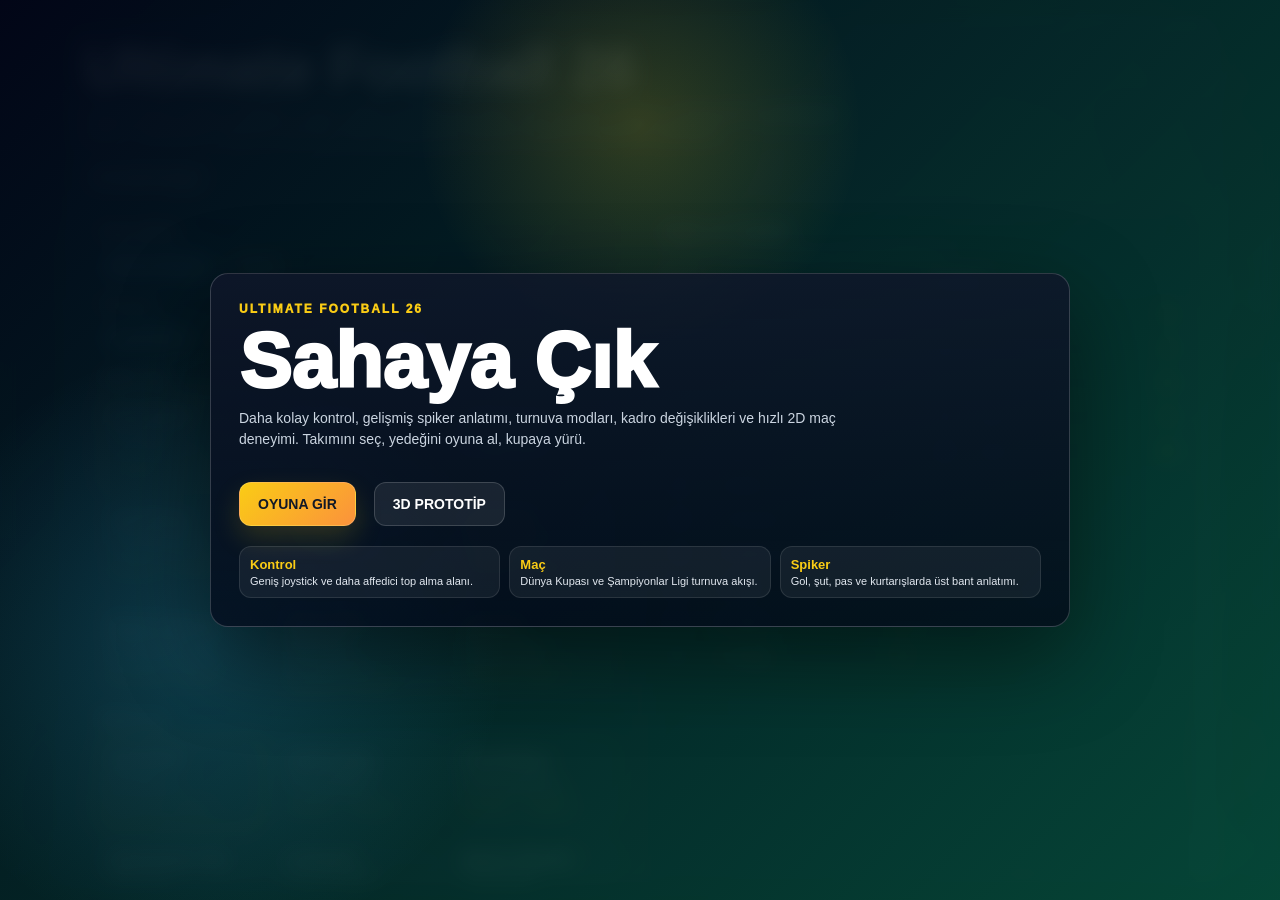
==== commit 84991ab8: "Polish intro controls and visuals" ====
--- a/football-game/ultimate-football-26.html
+++ b/football-game/ultimate-football-26.html
@@ -13,6 +13,7 @@
     .team{min-width:86px;text-align:center;font-size:12px;font-weight:900;white-space:nowrap;overflow:hidden;text-overflow:ellipsis}.home{color:#7dd3fc}.away{color:#fda4af}
     #score{min-width:86px;text-align:center;font-size:24px;font-weight:1000}#clock{min-width:56px;font-size:13px;font-weight:900;color:#e2e8f0}
     #msg{position:fixed;top:62px;left:50%;transform:translateX(-50%);z-index:20;max-width:min(620px,calc(100vw - 28px));padding:8px 13px;border:1px solid rgba(255,255,255,.14);border-radius:999px;background:rgba(2,6,23,.62);font-size:13px;font-weight:800;text-align:center}
+    #commentary{position:fixed;top:101px;left:50%;transform:translateX(-50%);z-index:20;max-width:min(680px,calc(100vw - 28px));padding:9px 14px;border:1px solid rgba(250,204,21,.28);border-radius:14px;background:rgba(15,23,42,.72);color:#fef3c7;font-size:13px;font-weight:900;text-align:center;box-shadow:0 10px 24px rgba(0,0,0,.22);backdrop-filter:blur(7px)}
     #pauseBtn{position:fixed;top:12px;right:16px;z-index:24;width:42px;height:42px;border-radius:50%;border:1px solid rgba(255,255,255,.22);background:rgba(2,6,23,.62);color:white;font-size:18px;font-weight:1000}
     #radar{position:fixed;right:14px;top:88px;width:168px;height:102px;z-index:18;border:2px solid rgba(255,255,255,.34);border-radius:9px;background:rgba(5,46,22,.62);overflow:hidden;backdrop-filter:blur(6px)}
     #radar:before{content:"";position:absolute;left:50%;top:0;bottom:0;border-left:1px solid rgba(255,255,255,.35)}.dot{position:absolute;width:7px;height:7px;border-radius:50%;transform:translate(-50%,-50%)}.dot.b{background:#38bdf8}.dot.r{background:#fb7185}.dot.ball{width:6px;height:6px;background:white}
@@ -25,6 +26,9 @@
     #sprint{right:5px;top:150px;width:68px;height:68px;background:rgba(22,163,74,.82)}#switch{right:177px;top:11px;width:62px;height:62px;background:rgba(14,165,233,.72)}#skill{right:177px;top:88px;width:66px;height:66px;background:rgba(250,204,21,.82);color:#172554}#tackle{right:207px;top:154px;width:64px;height:64px;background:rgba(234,88,12,.82)}
     #power{position:fixed;right:28px;bottom:247px;z-index:26;width:210px;height:12px;border:1px solid rgba(255,255,255,.28);border-radius:999px;background:rgba(0,0,0,.38);overflow:hidden;opacity:0}#powerFill{height:100%;width:0;background:linear-gradient(90deg,#22c55e,#facc15,#ef4444)}
     .overlay{position:fixed;inset:0;z-index:50;display:grid;place-items:center;padding:22px;background:radial-gradient(circle at 25% 20%,rgba(56,189,248,.2),transparent 25%),radial-gradient(circle at 78% 24%,rgba(251,113,133,.2),transparent 26%),rgba(2,6,23,.9);backdrop-filter:blur(10px);touch-action:pan-y}
+    #intro{z-index:90;background:radial-gradient(circle at 50% 14%,rgba(250,204,21,.18),transparent 22%),radial-gradient(circle at 16% 72%,rgba(56,189,248,.18),transparent 24%),linear-gradient(135deg,rgba(2,6,23,.96),rgba(6,78,59,.88))}
+    .introBox{width:min(860px,calc(100vw - 30px));padding:28px;border:1px solid rgba(255,255,255,.18);border-radius:18px;background:linear-gradient(180deg,rgba(15,23,42,.86),rgba(2,6,23,.72));box-shadow:0 30px 90px rgba(0,0,0,.46);text-align:left}
+    .introKicker{color:#facc15;font-size:12px;font-weight:1000;letter-spacing:2px;margin-bottom:10px}.introTitle{font-size:clamp(38px,8vw,78px);line-height:.9;font-weight:1000;margin-bottom:12px}.introText{max-width:640px;color:#cbd5e1;font-size:14px;line-height:1.5}.introActions{display:flex;flex-wrap:wrap;gap:10px;margin-top:20px}.introMeta{display:grid;grid-template-columns:repeat(3,minmax(0,1fr));gap:9px;margin-top:20px}.introMeta div{padding:10px;border:1px solid rgba(255,255,255,.1);border-radius:12px;background:rgba(255,255,255,.06);font-size:11px;color:#e2e8f0}.introMeta b{display:block;color:#facc15;font-size:13px;margin-bottom:3px}
     .card{width:min(1160px,calc(100vw - 28px));max-height:calc(100vh - 36px);overflow:auto;-webkit-overflow-scrolling:touch;overscroll-behavior:contain;touch-action:pan-y;padding:22px;border:1px solid rgba(255,255,255,.16);border-radius:18px;background:rgba(15,23,42,.84);box-shadow:0 28px 80px rgba(0,0,0,.44)}
     .title{font-size:clamp(32px,6vw,58px);line-height:.95;font-weight:1000;margin-bottom:8px}.sub{max-width:780px;color:#cbd5e1;font-size:14px;line-height:1.45;margin-bottom:16px}
     .grid{display:grid;grid-template-columns:1fr 1fr;gap:14px}.panel{padding:14px;border:1px solid rgba(255,255,255,.12);border-radius:14px;background:rgba(2,6,23,.42)}.panel h2{font-size:15px;margin-bottom:10px}
@@ -33,17 +37,18 @@
     .primary,.ghost{border-radius:12px;margin-top:12px;padding:13px 18px;color:#111827;background:linear-gradient(135deg,#facc15,#fb923c);font-size:14px;box-shadow:0 12px 28px rgba(250,204,21,.16)}.ghost{margin-left:8px;color:white;background:rgba(255,255,255,.08);box-shadow:none}
     .squad{display:grid;grid-template-columns:1fr 1fr;gap:10px}.list{display:grid;gap:6px}.playerRow{display:grid;grid-template-columns:34px 1fr 32px;gap:7px;align-items:center;padding:7px 8px;border:1px solid rgba(255,255,255,.08);border-radius:9px;background:rgba(0,0,0,.22);font-size:11px;cursor:pointer}.playerRow.selected{border-color:#facc15;background:rgba(250,204,21,.12)}.role{color:#38bdf8;font-weight:1000}.pname{white-space:nowrap;overflow:hidden;text-overflow:ellipsis}.ovr{color:#facc15;font-weight:1000;text-align:right}.hint{color:#94a3b8;font-size:11px;line-height:1.35;margin:8px 0 10px}
     #pause,#end{display:none}.endCard{text-align:center;max-width:560px}.endTitle{font-size:42px;font-weight:1000;margin-bottom:8px}
-    @media(max-width:860px){#stats{display:none}#radar{width:130px;height:78px;right:9px;top:78px}#hud{transform:translateX(-50%) scale(.88);transform-origin:top center}#msg{top:58px;font-size:11px}#stick{left:12px;bottom:10px;transform:scale(.88);transform-origin:left bottom}#actions{right:8px;bottom:4px;transform:scale(.86);transform-origin:right bottom}.overlay{place-items:start center;padding:12px}.grid,.squad{grid-template-columns:1fr}.teams{grid-template-columns:repeat(2,minmax(0,1fr));max-height:230px}.card{padding:16px;max-height:calc(100dvh - 24px)}}
+    @media(max-width:860px){#stats{display:none}#radar{width:130px;height:78px;right:9px;top:78px}#hud{transform:translateX(-50%) scale(.88);transform-origin:top center}#msg{top:58px;font-size:11px}#commentary{top:88px;font-size:11px;padding:7px 10px;max-width:calc(100vw - 20px)}#stick{left:10px;bottom:8px;width:172px;height:172px;transform:scale(.9);transform-origin:left bottom}#knob{width:70px;height:70px}#actions{right:6px;bottom:3px;transform:scale(.9);transform-origin:right bottom}.overlay{place-items:start center;padding:12px}.grid,.squad,.introMeta{grid-template-columns:1fr}.teams{grid-template-columns:repeat(2,minmax(0,1fr));max-height:230px}.card{padding:16px;max-height:calc(100dvh - 24px)}.introBox{padding:20px}}
   </style>
 </head>
 <body>
 <div id="app">
   <canvas id="field"></canvas>
   <div id="hud"><div class="team home" id="homeName">RMA</div><div id="score">0 - 0</div><div class="team away" id="awayName">BAR</div><div id="clock">00:00</div></div>
-  <div id="msg">Takımını seç, kadrodan yedeği ilk 11'e al ve maça başla.</div><button id="pauseBtn">Ⅱ</button>
+  <div id="msg">Takımını seç, kadrodan yedeği ilk 11'e al ve maça başla.</div><div id="commentary">SPİKER: Maç anlatımı hazır.</div><button id="pauseBtn">Ⅱ</button>
   <div id="stats"><h3>SEÇİLİ OYUNCU</h3><div class="stat"><span>İsim</span><b id="stName">-</b></div><div class="stat"><span>Rol</span><b id="stRole">-</b></div><div class="stat"><span>Şut</span><b id="stShot">-</b></div><div class="stat"><span>Pas</span><b id="stPass">-</b></div><div class="stat"><span>Enerji</span><b id="stEnergy">-</b></div></div>
   <div id="radar"></div><div id="stick"><div id="knob"></div></div><div id="power"><div id="powerFill"></div></div>
   <div id="actions"><div class="btn" id="switch">OYUNCU<br>DEĞİŞ</div><div class="btn" id="through">ARA<br>PAS</div><div class="btn" id="shoot">ŞUT</div><div class="btn" id="pass">PAS</div><div class="btn" id="sprint">SPRINT</div><div class="btn" id="skill">ÇALIM</div><div class="btn" id="tackle">TOP<br>KAP</div></div>
+  <div class="overlay" id="intro"><div class="introBox"><div class="introKicker">ULTIMATE FOOTBALL 26</div><div class="introTitle">Sahaya Çık</div><div class="introText">Daha kolay kontrol, gelişmiş spiker anlatımı, turnuva modları, kadro değişiklikleri ve hızlı 2D maç deneyimi. Takımını seç, yedeğini oyuna al, kupaya yürü.</div><div class="introActions"><button class="primary" id="enterGame">OYUNA GİR</button><a class="ghost" href="fc-26/" target="_blank" rel="noopener noreferrer" style="text-decoration:none">3D PROTOTİP</a></div><div class="introMeta"><div><b>Kontrol</b>Geniş joystick ve daha affedici top alma alanı.</div><div><b>Maç</b>Dünya Kupası ve Şampiyonlar Ligi turnuva akışı.</div><div><b>Spiker</b>Gol, şut, pas ve kurtarışlarda üst bant anlatımı.</div></div></div></div>
   <div class="overlay" id="menu"><div class="card"><div class="title">Ultimate Football 26</div><div class="sub">Kulüp takımları sadece kulüplerle, uluslar sadece uluslarla maç yapar. Dünya Kupası uluslarla, Şampiyonlar Ligi kulüplerle oynanır. Kadroda ilk 11'den bir oyuncuya, sonra yedekten bir oyuncuya tıklayarak değişiklik yapabilirsin.</div><div class="chips"><a class="chip" href="fc-26/" target="_blank" rel="noopener noreferrer" style="text-decoration:none">FC 26 3D Prototip</a></div><div class="grid"><div class="panel"><h2>Oyun Modu</h2><div class="chips" id="mode"><button class="chip active" data-v="clubs">Normal Takımlar</button><button class="chip" data-v="nations">Uluslar</button></div><h2>Turnuva</h2><div class="chips" id="competition"><button class="chip active" data-v="friendly">Hazırlık Maçı</button><button class="chip" data-v="worldcup">Dünya Kupası</button><button class="chip" data-v="ucl">Şampiyonlar Ligi</button></div><h2>Takım Seç</h2><div class="teams" id="teamCards"></div><h2 style="margin-top:14px">Rakip Seç</h2><div class="teams" id="oppCards"></div><h2 style="margin-top:14px">Müzik</h2><div class="hint">Telifli şarkı gömemem; kendi ses dosyanı seçersen arka planda döngüde çalar. Apple Music ve Spotify bağlantıları yeni sekmede açılır.</div><input id="musicFile" type="file" accept="audio/*" style="max-width:100%;color:#cbd5e1;font-size:12px"><div class="chips"><button class="chip" id="musicToggle" type="button">Müzik Aç/Kapat</button><a class="chip" href="https://music.apple.com/tr/album/meclis-i-ala-i-stanbul/1189633200?utm_source=chatgpt.com" target="_blank" rel="noopener noreferrer" style="text-decoration:none">Apple Music'te Aç</a><a class="chip" href="https://open.spotify.com/track/5NT8eHNRJnL2uoWZeIZbqG?si=268e4e36df364034" target="_blank" rel="noopener noreferrer" style="text-decoration:none">Spotify'da Aç</a></div><h2 style="margin-top:14px">Ayarlar</h2><div class="chips" id="difficulty"><button class="chip active" data-v="easy">Kolay</button><button class="chip" data-v="normal">Normal</button><button class="chip" data-v="hard">Zor</button></div><div class="chips" id="length"><button class="chip" data-v="90">1.5 dk</button><button class="chip active" data-v="150">2.5 dk</button><button class="chip" data-v="240">4 dk</button></div><button class="primary" id="start">MAÇA BAŞLA</button></div><div class="panel"><h2>Kadro ve Yedekler</h2><div class="hint" id="squadHint">Değiştirmek için ilk 11'den oyuncu seç, sonra yedeğe tıkla.</div><div class="squad"><div><h2>İlk 11</h2><div class="list" id="lineup"></div></div><div><h2>Yedekler</h2><div class="list" id="bench"></div></div></div></div></div></div></div>
   <div class="overlay" id="pause"><div class="card endCard"><div class="endTitle">Duraklatıldı</div><button class="primary" id="resume">DEVAM ET</button><button class="ghost" id="toMenu">ANA MENÜ</button></div></div>
   <div class="overlay" id="end"><div class="card endCard"><div class="endTitle" id="endTitle">Maç Bitti</div><div class="sub" id="endStats" style="margin-inline:auto"></div><button class="primary" id="again">TEKRAR OYNA</button><button class="ghost" id="endMenu">ANA MENÜ</button></div></div>
@@ -87,6 +92,7 @@
   function teamScore(id){const t=squads[id];return Math.round((t.lineup.reduce((s,p,i)=>s+playerScore(p,baseRoles[i]),0)/t.lineup.length)*(t.coach||1))}
   function size(){state.w=innerWidth;state.h=innerHeight;canvas.width=state.w*devicePixelRatio;canvas.height=state.h*devicePixelRatio;ctx.setTransform(devicePixelRatio,0,0,devicePixelRatio,0,0)}
   function msg(t){$("msg").textContent=t}
+  function speak(t){$("commentary").textContent="SPİKER: "+t;clearTimeout(speak.t);speak.t=setTimeout(()=>$("commentary").textContent="SPİKER: Oyun devam ediyor.",3200);if("speechSynthesis"in window){try{speechSynthesis.cancel();const u=new SpeechSynthesisUtterance(t);u.lang="tr-TR";u.rate=1.05;speechSynthesis.speak(u)}catch(e){}}}
   function cardHTML(id,selected){const t=squads[id];return `<button class="teamCard ${selected?"selected":""}" data-id="${id}"><b>${t.name}</b><span>${t.style}</span><span>TD: ${t.manager}</span><div class="stars">${"★".repeat(t.stars)}${"☆".repeat(5-t.stars)} · Güç ${teamScore(id)}</div></button>`}
   function competitionName(){return state.competition==="worldcup"?"Dünya Kupası":state.competition==="ucl"?"Şampiyonlar Ligi":"Hazırlık Maçı"}
   function shuffle(a){return [...a].sort(()=>Math.random()-.5)}
@@ -99,15 +105,15 @@
   function owner(){return [...state.home,...state.away].find(p=>p.id===state.ball.owner)||null}
   function attach(p){state.ball.owner=p.id;state.ball.last=p.side;state.ball.x=p.x+(p.side==="home"?22:-22);state.ball.y=p.y+5;state.ball.vx=0;state.ball.vy=0}
   function kickoff(){[...state.home,...state.away].forEach(p=>{p.x=p.homeX*state.w;p.y=p.homeY*state.h;p.stamina=100;p.diveT=0;p.diveX=0;p.diveY=0;p.diveSide=0});state.selected=9;const p=state.home[9];p.x=state.w/2-22;p.y=state.h/2-5;state.ball.owner=p.id;state.ball.last="home";state.ball.x=state.w/2;state.ball.y=state.h/2;state.ball.vx=0;state.ball.vy=0}
-  function start(){setupTournament();const ids=idsForMode();if(state.team===state.opp||!ids.includes(state.opp))state.opp=ids.find(x=>x!==state.team)||ids[0];buildTeams();state.running=true;state.paused=false;state.time=0;state.score=[0,0];state.stats={shots:0,passes:0,tackles:0};$("homeName").textContent=squads[state.team].short;$("awayName").textContent=squads[state.opp].short;$("score").textContent="0 - 0";$("menu").style.display="none";$("end").style.display="none";kickoff();const round=state.tournament?` · ${state.tournament.rounds[state.tournament.round]}`:"";msg(`${competitionName()}${round}: ${squads[state.team].short} - ${squads[state.opp].short}. ${squads[state.team].manager} yönetiminde güç ${teamScore(state.team)}.`)}
-  function canBall(){const p=state.home[state.selected],o=owner();if(o&&o.id===p.id)return p;if(!o&&dist(p,state.ball)<48){attach(p);return p}msg("Topa yaklaşmalısın.");return null}
+  function start(){setupTournament();const ids=idsForMode();if(state.team===state.opp||!ids.includes(state.opp))state.opp=ids.find(x=>x!==state.team)||ids[0];buildTeams();state.running=true;state.paused=false;state.time=0;state.score=[0,0];state.stats={shots:0,passes:0,tackles:0};$("homeName").textContent=squads[state.team].short;$("awayName").textContent=squads[state.opp].short;$("score").textContent="0 - 0";$("menu").style.display="none";$("end").style.display="none";kickoff();const round=state.tournament?` · ${state.tournament.rounds[state.tournament.round]}`:"";msg(`${competitionName()}${round}: ${squads[state.team].short} - ${squads[state.opp].short}. ${squads[state.team].manager} yönetiminde güç ${teamScore(state.team)}.`);speak(`Maç başladı. ${squads[state.team].short} ve ${squads[state.opp].short} karşı karşıya.`)}
+  function canBall(){const p=state.home[state.selected],o=owner();if(o&&o.id===p.id)return p;if(!o&&dist(p,state.ball)<68){attach(p);return p}msg("Topa yaklaşmalısın.");return null}
   function dir(){return Math.abs(state.input.x)+Math.abs(state.input.y)>.08?norm(state.input.x,state.input.y):norm(1,0)}
   function kick(p,target,power,type){const d=target?norm(target.x-p.x,target.y-p.y):(p.side==="home"?dir():norm(-1,(Math.random()-.5)*.55));state.ball.owner=null;state.ball.last=p.side;state.ball.x=p.x+d.x*27;state.ball.y=p.y+d.y*18;state.ball.vx=d.x*power;state.ball.vy=d.y*power;if(p.side==="home"){if(type==="shoot")state.stats.shots++;if(type==="pass")state.stats.passes++}}
   function shotTarget(p){const y=clamp(state.h/2+(p.side==="home"?state.input.y:Math.random()-.5)*112,state.h/2-82,state.h/2+82);return{x:p.side==="home"?state.w+110:-110,y}}
   function target(th){const p=state.home[state.selected];const arr=state.home.filter(x=>x.id!==p.id).sort((a,b)=>(b.x-p.x)-Math.abs(b.y-p.y)*.25-((a.x-p.x)-Math.abs(a.y-p.y)*.25));const t=arr[0]||p;return th?{x:clamp(t.x+90,30,state.w-30),y:clamp(t.y+state.input.y*50,60,state.h-30)}:t}
-  function doPass(th=false){const p=canBall();if(!p)return;kick(p,target(th),8.5+p.pass/24+(th?2.5:0),"pass");msg(th?"Ara pas.":"Pas çıktı.")}
+  function doPass(th=false){const p=canBall();if(!p)return;kick(p,target(th),8.5+p.pass/24+(th?2.5:0),"pass");msg(th?"Ara pas.":"Pas çıktı.");speak(th?`${p.name} savunma arkasına ara pası gönderdi.`:`${p.name} pasını yaptı.`)}
   function startShoot(){if(!canBall())return;state.charge.active=true;state.charge.start=performance.now();$("power").style.opacity=1}
-  function releaseShoot(){if(!state.charge.active)return;const p=state.home[state.selected],v=state.charge.value;state.charge.active=false;$("power").style.opacity=0;$("powerFill").style.width="0";kick(p,shotTarget(p),(13+p.shot/11)*(.62+v*.88),"shoot");p.stamina=clamp(p.stamina-8-v*10,0,100);msg("Kaleye şut!")}
+  function releaseShoot(){if(!state.charge.active)return;const p=state.home[state.selected],v=Math.max(.28,state.charge.value);state.charge.active=false;$("power").style.opacity=0;$("powerFill").style.width="0";kick(p,shotTarget(p),(13+p.shot/11)*(.62+v*.88),"shoot");p.stamina=clamp(p.stamina-8-v*10,0,100);msg("Kaleye şut!");speak(v>.75?`${p.name} çok sert vurdu, top kaleye gidiyor!`:`${p.name} kaleyi yokladı.`)}
   function switchP(){let bi=0,bd=1e9;state.home.forEach((p,i)=>{const d=dist(p,state.ball);if(d<bd){bd=d;bi=i}});state.selected=bi;msg(`Oyuncu: ${state.home[bi].name}`)}
   function skill(){const p=canBall();if(!p)return;const d=dir();p.x=clamp(p.x+d.x*62,24,state.w-24);p.y=clamp(p.y+d.y*62,70,state.h-24);p.stamina=clamp(p.stamina-9,0,100);attach(p);msg("Çalım.")}
   function tackle(){const p=state.home[state.selected],o=nearest(state.away,owner()||state.ball);if(!o||dist(p,o)>70){msg("Top kapmak için yaklaş.");return}if(Math.random()<clamp((p.def+p.stamina*.35+p.quality*.25)/150,.28,.94)){attach(p);state.stats.tackles++;msg(`${p.name} topu kaptı.`)}else msg("Müdahale boşa gitti.")}
@@ -115,16 +121,16 @@
   function moveTo(p,tx,ty,s,dt){const d=norm(tx-p.x,ty-p.y);if(d.d>4){p.x=clamp(p.x+d.x*s*dt*60,24,state.w-24);p.y=clamp(p.y+d.y*s*dt*60,70,state.h-24)}p.stamina=clamp(p.stamina+5*dt,0,100)}
   function update(dt){if(!state.running||state.paused||state.goalLock)return;state.time+=dt;if(state.time>=state.matchLength){end();return}if(state.charge.active){state.charge.value=clamp((performance.now()-state.charge.start)/1100,0,1);$("powerFill").style.width=Math.round(state.charge.value*100)+"%"}autoSwitch();const p=state.home[state.selected],moving=Math.abs(state.input.x)+Math.abs(state.input.y)>.08,sprint=state.input.sprint&&moving&&p.stamina>2?1.55:1;p.x=clamp(p.x+state.input.x*p.speed*sprint*dt*60,24,state.w-24);p.y=clamp(p.y+state.input.y*p.speed*sprint*dt*60,70,state.h-24);p.stamina=clamp(p.stamina+(state.input.sprint&&moving?-18:8)*dt,0,100);if(state.ball.owner===p.id)attach(p);updateAI(dt);updateGoalkeepers(dt);updateBall(dt);collide();hud()}
   function updateAI(dt){const o=owner(),homeQ=teamScore(state.team)/82,awayQ=teamScore(state.opp)/82,level=(state.difficulty==="easy"?.78:state.difficulty==="normal"?1:1.22)*awayQ;state.home.forEach((p,i)=>{if(i===state.selected)return;let tx=p.homeX*state.w,ty=p.homeY*state.h;if(!o&&dist(p,state.ball)<115+homeQ*20){tx=state.ball.x;ty=state.ball.y}else if(o&&o.side==="home"){tx+=p.role==="ST"?70*homeQ:25*homeQ;ty+=Math.sin(state.time+i)*14}else if(o&&o.side==="away"&&dist(p,o)<140+homeQ*20){tx=o.x-28;ty=o.y}moveTo(p,tx,ty,p.speed*.72*homeQ,dt)});state.away.forEach((p,i)=>{let tx=p.homeX*state.w,ty=p.homeY*state.h;if(o&&o.id===p.id){tx=28;ty=state.h/2+Math.sin(state.time*2+i)*42;if(p.x<state.w*.34&&Math.random()<.012*level*(p.shot/75))kick(p,{x:0,y:state.h/2+(Math.random()-.5)*95},11+p.shot/13,"shoot");else if(Math.random()<.009*level*(p.pass/75)){const t=nearest(state.away.filter(m=>m.id!==p.id),{x:p.x-170,y:p.y});if(t)kick(p,t,7+p.pass/23,"pass")}}else if(!o){const c=nearest(state.away,state.ball);if(c&&c.id===p.id){tx=state.ball.x;ty=state.ball.y}}else if(o.side==="home"){const c=nearest(state.away,o);if(c&&c.id===p.id){tx=o.x+24;ty=o.y}}moveTo(p,tx,ty,p.speed*level,dt)})}
-  function updateGoalkeepers(dt){if(owner())return;[state.home[0],state.away[0]].forEach(g=>{if(!g)return;g.diveT=Math.max(0,g.diveT-dt);if(g.diveT<=0){g.diveX*=.82;g.diveY*=.82;const gx=g.side==="home"?46:state.w-46;g.x=clamp(g.x+(gx-g.x)*.08,24,state.w-24);g.y=clamp(g.y+((state.h/2)-g.y)*.06,70,state.h-24)}const toward=g.side==="home"?state.ball.vx<-.8:state.ball.vx>.8,near=g.side==="home"?state.ball.x<210:state.ball.x>state.w-210,speed=Math.hypot(state.ball.vx,state.ball.vy);if(!toward||!near||speed<7)return;const goalX=g.side==="home"?0:state.w,t=(goalX-state.ball.x)/(state.ball.vx||1),pred=state.ball.y+state.ball.vy*t,gt=state.h/2-104,gb=state.h/2+104;if(t>0&&t<28&&pred>gt&&pred<gb&&g.diveT<=0){g.diveSide=pred>g.y?1:-1;g.diveY=clamp(pred-g.y,-76,76);g.diveX=g.side==="home"?28:-28;g.diveT=.42;g.y=clamp(g.y+g.diveY*.34,70,state.h-24);g.x=clamp(g.x+g.diveX*.28,24,state.w-24)}if(g.diveT>0&&dist(g,state.ball)<54+(g.def/9)){const saveChance=clamp(g.def/112-(Math.max(0,speed-14)*.035),.16,.88),catchChance=clamp(g.def/135-(Math.max(0,speed-12)*.03),.08,.72);if(Math.random()>saveChance){msg(`${g.name} çok sert şuta yetişemedi!`);return}if(Math.random()<catchChance&&speed<18){attach(g);msg(`${g.name} uçarak tuttu!`)}else{state.ball.vx=(g.side==="home"?1:-1)*(6+g.def/24);state.ball.vy+=(Math.random()-.5)*(8+speed*.18);state.ball.last=g.side;msg(`${g.name} dalışla sektirdi!`)}}})}
+  function updateGoalkeepers(dt){if(owner())return;[state.home[0],state.away[0]].forEach(g=>{if(!g)return;g.diveT=Math.max(0,g.diveT-dt);if(g.diveT<=0){g.diveX*=.82;g.diveY*=.82;const gx=g.side==="home"?46:state.w-46;g.x=clamp(g.x+(gx-g.x)*.08,24,state.w-24);g.y=clamp(g.y+((state.h/2)-g.y)*.06,70,state.h-24)}const toward=g.side==="home"?state.ball.vx<-.8:state.ball.vx>.8,near=g.side==="home"?state.ball.x<210:state.ball.x>state.w-210,speed=Math.hypot(state.ball.vx,state.ball.vy);if(!toward||!near||speed<7)return;const goalX=g.side==="home"?0:state.w,t=(goalX-state.ball.x)/(state.ball.vx||1),pred=state.ball.y+state.ball.vy*t,gt=state.h/2-104,gb=state.h/2+104;if(t>0&&t<28&&pred>gt&&pred<gb&&g.diveT<=0){g.diveSide=pred>g.y?1:-1;g.diveY=clamp(pred-g.y,-76,76);g.diveX=g.side==="home"?28:-28;g.diveT=.42;g.y=clamp(g.y+g.diveY*.34,70,state.h-24);g.x=clamp(g.x+g.diveX*.28,24,state.w-24)}if(g.diveT>0&&dist(g,state.ball)<54+(g.def/9)){const saveChance=clamp(g.def/112-(Math.max(0,speed-14)*.035),.16,.88),catchChance=clamp(g.def/135-(Math.max(0,speed-12)*.03),.08,.72);if(Math.random()>saveChance){msg(`${g.name} çok sert şuta yetişemedi!`);speak(`${g.name} uzandı ama bu top çok sert!`);return}if(Math.random()<catchChance&&speed<18){attach(g);msg(`${g.name} uçarak tuttu!`);speak(`${g.name} harika uzandı ve topu kontrol etti.`)}else{state.ball.vx=(g.side==="home"?1:-1)*(6+g.def/24);state.ball.vy+=(Math.random()-.5)*(8+speed*.18);state.ball.last=g.side;msg(`${g.name} dalışla sektirdi!`);speak(`${g.name} topu sektirdi, tehlike devam ediyor!`)}}})}
   function updateBall(dt){const o=owner();if(o){attach(o);return}state.ball.x+=state.ball.vx*dt*60;state.ball.y+=state.ball.vy*dt*60;state.ball.vx*=Math.pow(.985,dt*60);state.ball.vy*=Math.pow(.985,dt*60);if(state.ball.y<20||state.ball.y>state.h-20){state.ball.y=clamp(state.ball.y,20,state.h-20);state.ball.vy*=-.72}const gt=state.h/2-88,gb=state.h/2+88;if(state.ball.x>state.w+15){state.ball.y>gt&&state.ball.y<gb?goal("home"):restart("away")}if(state.ball.x<-15){state.ball.y>gt&&state.ball.y<gb?goal("away"):restart("home")}}
-  function goal(side){if(state.goalLock)return;state.goalLock=true;state.score[side==="home"?0:1]++;$("score").textContent=`${state.score[0]} - ${state.score[1]}`;msg(side==="home"?"GOOOOL!":"Rakip gol attı.");setTimeout(()=>{state.goalLock=false;kickoff()},1300)}
+  function goal(side){if(state.goalLock)return;state.goalLock=true;state.score[side==="home"?0:1]++;$("score").textContent=`${state.score[0]} - ${state.score[1]}`;msg(side==="home"?"GOOOOL!":"Rakip gol attı.");speak(side==="home"?"Gol oldu! Tribünler ayağa kalktı.":"Rakip golü buldu, savunma bu pozisyonda geç kaldı.");setTimeout(()=>{state.goalLock=false;kickoff()},1300)}
   function restart(side){attach(side==="home"?state.home[0]:state.away[0]);msg("Aut. Kaleci oyunu başlatıyor.")}
   function collide(){const o=owner();if(o){const t=nearest(o.side==="home"?state.away:state.home,o);if(t&&dist(t,o)<28&&Math.random()<t.def/7800)attach(t);return}const p=nearest([...state.home,...state.away],state.ball);if(p&&dist(p,state.ball)<28&&Math.hypot(state.ball.vx,state.ball.vy)<9.5){attach(p);if(p.side==="home")state.selected=p.i}}
-  function autoSwitch(){const o=owner();if(o&&o.side==="home"){state.selected=o.i;return}if(o)return;const n=nearest(state.home,state.ball),c=state.home[state.selected];if(n&&dist(n,state.ball)+16<dist(c,state.ball))state.selected=n.i}
+  function autoSwitch(){const o=owner();if(o&&o.side==="home"){state.selected=o.i;return}if(o)return;const n=nearest(state.home,state.ball),c=state.home[state.selected];if(n&&dist(n,state.ball)+28<dist(c,state.ball))state.selected=n.i}
   function hud(){const r=Math.max(0,state.matchLength-state.time),m=String(Math.floor(r/60)).padStart(2,"0"),s=String(Math.floor(r%60)).padStart(2,"0");$("clock").textContent=`${m}:${s}`;const p=state.home[state.selected];$("stName").textContent=p.name;$("stRole").textContent=`${p.role}${p.fit<.95?"*":""}`;$("stShot").textContent=Math.round(p.shot);$("stPass").textContent=Math.round(p.pass);$("stEnergy").textContent=Math.round(p.stamina);updateRadar()}
   function updateRadar(){const rw=radar.clientWidth,rh=radar.clientHeight;[...state.home,...state.away].forEach(p=>{const d=radar.querySelector(`[data-id="${p.id}"]`);if(d){d.style.left=p.x/state.w*rw+"px";d.style.top=p.y/state.h*rh+"px"}});const b=radar.querySelector('[data-id="ball"]');if(b){b.style.left=clamp(state.ball.x/state.w*rw,1,rw-1)+"px";b.style.top=clamp(state.ball.y/state.h*rh,1,rh-1)+"px"}}
   function end(){state.running=false;const stats=`${state.score[0]} - ${state.score[1]} · Şut ${state.stats.shots} · Pas ${state.stats.passes} · Top kapma ${state.stats.tackles}`;$("again").textContent="TEKRAR OYNA";$("again").onclick=start;if(!state.tournament){$("endTitle").textContent=state.score[0]>state.score[1]?"Kazandın!":state.score[0]<state.score[1]?"Kaybettin":"Berabere";$("endStats").textContent=stats;$("end").style.display="grid";return}const t=state.tournament,draw=state.score[0]===state.score[1],won=state.score[0]>state.score[1]||(draw&&Math.random()<.5),pen=draw?` · Penaltılarda ${won?"kazandın":"kaybettin"}.`:"";if(!won){$("endTitle").textContent=`${competitionName()} Elendin`;$("endStats").textContent=`${t.rounds[t.round]} · ${stats}${pen}`;state.tournament=null;$("end").style.display="grid";return}if(t.round<t.rounds.length-1){$("endTitle").textContent=`${t.rounds[t.round]} Geçildi!`;$("endStats").textContent=`${stats}${pen} Sıradaki rakip: ${squads[t.opponents[t.round+1]].name}`;$("again").textContent="SONRAKI MAÇ";$("again").onclick=()=>{t.round++;state.opp=t.opponents[t.round];start()};$("end").style.display="grid";return}$("endTitle").textContent=`${competitionName()} Şampiyonu!`;$("endStats").textContent=`Final · ${stats}${pen}`;state.tournament=null;$("end").style.display="grid"}
-  function draw(){const w=state.w,h=state.h;ctx.clearRect(0,0,w,h);ctx.fillStyle="#16783d";ctx.fillRect(0,0,w,h);for(let x=0;x<w;x+=140){ctx.fillStyle=x%280===0?"rgba(255,255,255,.035)":"rgba(0,0,0,.035)";ctx.fillRect(x,0,140,h)}ctx.strokeStyle="rgba(255,255,255,.74)";ctx.lineWidth=3;ctx.strokeRect(18,82,w-36,h-112);ctx.beginPath();ctx.moveTo(w/2,82);ctx.lineTo(w/2,h-30);ctx.stroke();ctx.beginPath();ctx.arc(w/2,h/2,78,0,Math.PI*2);ctx.stroke();ctx.strokeRect(18,h/2-150,170,300);ctx.strokeRect(w-188,h/2-150,170,300);ctx.lineWidth=5;ctx.beginPath();ctx.moveTo(0,h/2-88);ctx.lineTo(0,h/2+88);ctx.moveTo(w,h/2-88);ctx.lineTo(w,h/2+88);ctx.stroke();[...state.home,...state.away].sort((a,b)=>a.y-b.y).forEach(p=>drawP(p,p.side==="home"&&p.i===state.selected));drawBall()}
+  function draw(){const w=state.w,h=state.h;ctx.clearRect(0,0,w,h);const bg=ctx.createLinearGradient(0,0,w,h);bg.addColorStop(0,"#155e35");bg.addColorStop(.5,"#22a34f");bg.addColorStop(1,"#0f4f2d");ctx.fillStyle=bg;ctx.fillRect(0,0,w,h);const glow=ctx.createRadialGradient(w/2,h*.34,20,w/2,h*.34,Math.max(w,h)*.7);glow.addColorStop(0,"rgba(255,255,255,.18)");glow.addColorStop(.42,"rgba(255,255,255,.03)");glow.addColorStop(1,"rgba(0,0,0,.28)");ctx.fillStyle=glow;ctx.fillRect(0,0,w,h);for(let x=0;x<w;x+=118){ctx.fillStyle=x%236===0?"rgba(255,255,255,.045)":"rgba(0,0,0,.045)";ctx.fillRect(x,0,118,h)}for(let y=90;y<h;y+=54){ctx.fillStyle="rgba(255,255,255,.018)";ctx.fillRect(0,y,w,2)}ctx.strokeStyle="rgba(255,255,255,.88)";ctx.shadowColor="rgba(255,255,255,.35)";ctx.shadowBlur=3;ctx.lineWidth=3;ctx.strokeRect(18,82,w-36,h-112);ctx.beginPath();ctx.moveTo(w/2,82);ctx.lineTo(w/2,h-30);ctx.stroke();ctx.beginPath();ctx.arc(w/2,h/2,78,0,Math.PI*2);ctx.stroke();ctx.strokeRect(18,h/2-150,170,300);ctx.strokeRect(w-188,h/2-150,170,300);ctx.shadowBlur=0;ctx.lineWidth=5;ctx.beginPath();ctx.moveTo(0,h/2-88);ctx.lineTo(0,h/2+88);ctx.moveTo(w,h/2-88);ctx.lineTo(w,h/2+88);ctx.stroke();[...state.home,...state.away].sort((a,b)=>a.y-b.y).forEach(p=>drawP(p,p.side==="home"&&p.i===state.selected));drawBall()}
   function drawP(p,sel){ctx.save();ctx.translate(p.x+(p.diveT>0?p.diveX:0),p.y+(p.diveT>0?p.diveY*.45:0));if(p.diveT>0)ctx.rotate((p.side==="home"?1:-1)*p.diveSide*.85);if(sel){ctx.strokeStyle="#facc15";ctx.lineWidth=4;ctx.beginPath();ctx.arc(0,8,30,0,Math.PI*2);ctx.stroke()}ctx.fillStyle="rgba(0,0,0,.28)";ctx.beginPath();ctx.ellipse(0,22,20,8,0,0,Math.PI*2);ctx.fill();ctx.fillStyle=p.side==="home"?squads[state.team].color:"#fb7185";ctx.strokeStyle="rgba(255,255,255,.85)";ctx.lineWidth=2;ctx.beginPath();ctx.roundRect(-17,-15,34,38,10);ctx.fill();ctx.stroke();if(p.i===0){ctx.fillStyle="#facc15";ctx.fillRect(-28,-5,10,18);ctx.fillRect(18,-5,10,18)}ctx.fillStyle="#fde68a";ctx.beginPath();ctx.arc(0,-28,12,0,Math.PI*2);ctx.fill();ctx.stroke();ctx.fillStyle="#111827";ctx.font="900 12px Arial";ctx.textAlign="center";ctx.fillText(p.i+1,0,5);ctx.fillStyle="#f8fafc";ctx.font="800 10px Arial";ctx.fillText(p.name.split(" ")[0],0,38);ctx.restore()}
   function drawBall(){ctx.fillStyle="rgba(0,0,0,.25)";ctx.beginPath();ctx.ellipse(state.ball.x+2,state.ball.y+12,14,6,0,0,Math.PI*2);ctx.fill();ctx.fillStyle="#f8fafc";ctx.strokeStyle="#0f172a";ctx.lineWidth=2;ctx.beginPath();ctx.arc(state.ball.x,state.ball.y,12,0,Math.PI*2);ctx.fill();ctx.stroke();ctx.fillStyle="#0f172a";ctx.beginPath();ctx.arc(state.ball.x,state.ball.y,4,0,Math.PI*2);ctx.fill()}
   function loop(now){const dt=Math.min((now-state.last)/1000,.05);state.last=now;update(dt);draw();requestAnimationFrame(loop)}
@@ -132,7 +138,7 @@
   function input(){const base=$("stick"),knob=$("knob");let pid=null;function move(e){const r=base.getBoundingClientRect(),cx=r.left+r.width/2,cy=r.top+r.height/2,d=norm(e.clientX-cx,e.clientY-cy),max=r.width*.34,a=Math.min(d.d,max),x=d.x*a,y=d.y*a;knob.style.transform=`translate(calc(-50% + ${x}px),calc(-50% + ${y}px))`;state.input.x=d.d>8?x/max:0;state.input.y=d.d>8?y/max:0}base.onpointerdown=e=>{pid=e.pointerId;base.setPointerCapture(pid);move(e)};base.onpointermove=e=>{if(e.pointerId===pid)move(e)};base.onpointerup=base.onpointercancel=e=>{if(e.pointerId!==pid)return;pid=null;state.input.x=0;state.input.y=0;knob.style.transform="translate(-50%,-50%)"};$("pass").onpointerdown=()=>doPass(false);$("through").onpointerdown=()=>doPass(true);$("switch").onpointerdown=switchP;$("skill").onpointerdown=skill;$("tackle").onpointerdown=tackle;$("shoot").onpointerdown=startShoot;["pointerup","pointercancel","pointerleave"].forEach(ev=>$("shoot").addEventListener(ev,releaseShoot));$("sprint").onpointerdown=()=>{state.input.sprint=true;$("sprint").classList.add("active")};["pointerup","pointercancel","pointerleave"].forEach(ev=>$("sprint").addEventListener(ev,()=>{state.input.sprint=false;$("sprint").classList.remove("active")}));addEventListener("keydown",e=>{const k=e.key.toLowerCase();if(k==="a"||e.key==="ArrowLeft")state.input.x=-1;if(k==="d"||e.key==="ArrowRight")state.input.x=1;if(k==="w"||e.key==="ArrowUp")state.input.y=-1;if(k==="s"||e.key==="ArrowDown")state.input.y=1;if(e.key==="Shift")state.input.sprint=true;if(k==="j")doPass(false);if(k==="k")doPass(true);if(k==="q")switchP();if(k==="e")skill();if(k==="l")tackle();if(e.code==="Space"&&!state.charge.active)startShoot();if(e.key==="Escape")togglePause()});addEventListener("keyup",e=>{const k=e.key.toLowerCase();if(["a","d"].includes(k)||["ArrowLeft","ArrowRight"].includes(e.key))state.input.x=0;if(["w","s"].includes(k)||["ArrowUp","ArrowDown"].includes(e.key))state.input.y=0;if(e.key==="Shift")state.input.sprint=false;if(e.code==="Space")releaseShoot()})}
   function togglePause(){if(!state.running)return;state.paused=!state.paused;$("pause").style.display=state.paused?"grid":"none"}
   function setupMusic(){state.music=new Audio();state.music.loop=true;state.music.volume=.45;$("musicFile").onchange=e=>{const file=e.target.files&&e.target.files[0];if(!file)return;if(state.musicUrl)URL.revokeObjectURL(state.musicUrl);state.musicUrl=URL.createObjectURL(file);state.music.src=state.musicUrl;state.music.play().then(()=>msg("Müzik başladı.")).catch(()=>msg("Müzik dosyası seçildi; açmak için Müzik Aç/Kapat'a bas."))};$("musicToggle").onclick=()=>{if(!state.music||!state.music.src){msg("Önce kendi ses dosyanı seç.");return}if(state.music.paused)state.music.play().then(()=>msg("Müzik açıldı.")).catch(()=>msg("Tarayıcı engelledi; dosyayı tekrar seçip butona bas."));else{state.music.pause();msg("Müzik kapandı.")}}}
-  renderMenu();group("mode",v=>{state.competition="friendly";state.tournament=null;state.mode=v;const ids=idsForMode();state.team=ids[0];state.opp=ids[1]||ids[0];state.selectedLineup=null;renderMenu();msg(v==="nations"?"Uluslar modu seçildi.":"Normal takımlar modu seçildi.")});group("competition",v=>{state.competition=v;state.tournament=null;syncCompetitionMode();state.selectedLineup=null;renderMenu();msg(`${competitionName()} seçildi.`)});group("difficulty",v=>state.difficulty=v);group("length",v=>state.matchLength=Number(v));setupMusic();input();$("start").onclick=start;$("again").onclick=start;$("pauseBtn").onclick=togglePause;$("resume").onclick=togglePause;$("toMenu").onclick=()=>{state.running=false;state.paused=false;$("pause").style.display="none";$("menu").style.display="grid"};$("endMenu").onclick=()=>{$("end").style.display="none";$("menu").style.display="grid"};addEventListener("resize",()=>{size();buildTeams();kickoff()});size();buildTeams();kickoff();hud();requestAnimationFrame(loop);
+  renderMenu();group("mode",v=>{state.competition="friendly";state.tournament=null;state.mode=v;const ids=idsForMode();state.team=ids[0];state.opp=ids[1]||ids[0];state.selectedLineup=null;renderMenu();msg(v==="nations"?"Uluslar modu seçildi.":"Normal takımlar modu seçildi.")});group("competition",v=>{state.competition=v;state.tournament=null;syncCompetitionMode();state.selectedLineup=null;renderMenu();msg(`${competitionName()} seçildi.`)});group("difficulty",v=>state.difficulty=v);group("length",v=>state.matchLength=Number(v));setupMusic();input();$("enterGame").onclick=()=>{$("intro").style.display="none";speak("Ultimate Football yirmi altıya hoş geldin. Takımını seç ve maça başla.")};$("start").onclick=start;$("again").onclick=start;$("pauseBtn").onclick=togglePause;$("resume").onclick=togglePause;$("toMenu").onclick=()=>{state.running=false;state.paused=false;$("pause").style.display="none";$("menu").style.display="grid"};$("endMenu").onclick=()=>{$("end").style.display="none";$("menu").style.display="grid"};addEventListener("resize",()=>{size();buildTeams();kickoff()});size();buildTeams();kickoff();hud();requestAnimationFrame(loop);
 })();
 </script>
 </body>
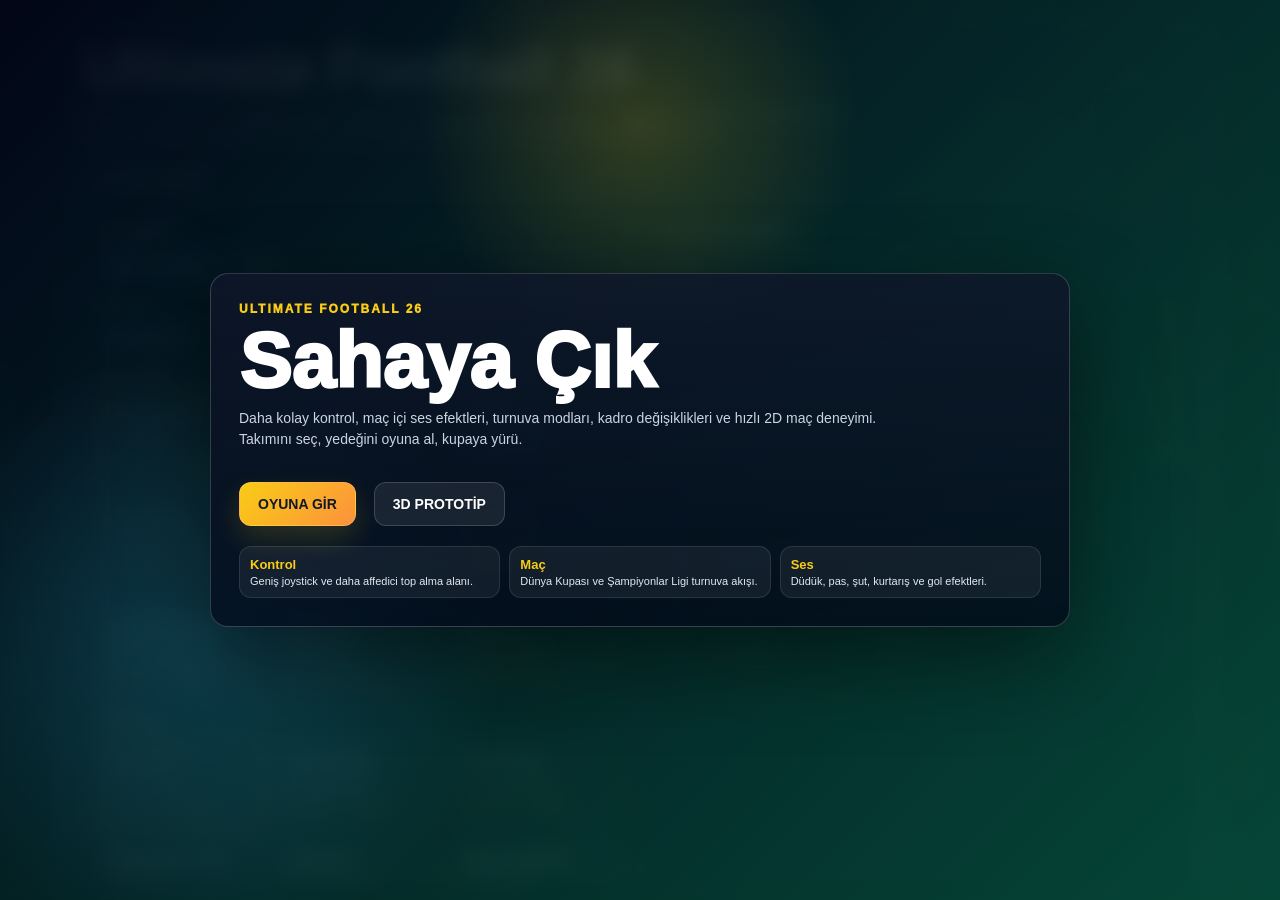
==== commit 56cd0805: "Remove football commentator overlay" ====
--- a/football-game/ultimate-football-26.html
+++ b/football-game/ultimate-football-26.html
@@ -13,7 +13,6 @@
     .team{min-width:86px;text-align:center;font-size:12px;font-weight:900;white-space:nowrap;overflow:hidden;text-overflow:ellipsis}.home{color:#7dd3fc}.away{color:#fda4af}
     #score{min-width:86px;text-align:center;font-size:24px;font-weight:1000}#clock{min-width:56px;font-size:13px;font-weight:900;color:#e2e8f0}
     #msg{position:fixed;top:62px;left:50%;transform:translateX(-50%);z-index:20;max-width:min(620px,calc(100vw - 28px));padding:8px 13px;border:1px solid rgba(255,255,255,.14);border-radius:999px;background:rgba(2,6,23,.62);font-size:13px;font-weight:800;text-align:center}
-    #commentary{position:fixed;top:101px;left:50%;transform:translateX(-50%);z-index:20;max-width:min(680px,calc(100vw - 28px));padding:9px 14px;border:1px solid rgba(250,204,21,.28);border-radius:14px;background:rgba(15,23,42,.72);color:#fef3c7;font-size:13px;font-weight:900;text-align:center;box-shadow:0 10px 24px rgba(0,0,0,.22);backdrop-filter:blur(7px)}
     #pauseBtn{position:fixed;top:12px;right:16px;z-index:24;width:42px;height:42px;border-radius:50%;border:1px solid rgba(255,255,255,.22);background:rgba(2,6,23,.62);color:white;font-size:18px;font-weight:1000}
     #radar{position:fixed;right:14px;top:88px;width:168px;height:102px;z-index:18;border:2px solid rgba(255,255,255,.34);border-radius:9px;background:rgba(5,46,22,.62);overflow:hidden;backdrop-filter:blur(6px)}
     #radar:before{content:"";position:absolute;left:50%;top:0;bottom:0;border-left:1px solid rgba(255,255,255,.35)}.dot{position:absolute;width:7px;height:7px;border-radius:50%;transform:translate(-50%,-50%)}.dot.b{background:#38bdf8}.dot.r{background:#fb7185}.dot.ball{width:6px;height:6px;background:white}
@@ -37,18 +36,18 @@
     .primary,.ghost{border-radius:12px;margin-top:12px;padding:13px 18px;color:#111827;background:linear-gradient(135deg,#facc15,#fb923c);font-size:14px;box-shadow:0 12px 28px rgba(250,204,21,.16)}.ghost{margin-left:8px;color:white;background:rgba(255,255,255,.08);box-shadow:none}
     .squad{display:grid;grid-template-columns:1fr 1fr;gap:10px}.list{display:grid;gap:6px}.playerRow{display:grid;grid-template-columns:34px 1fr 32px;gap:7px;align-items:center;padding:7px 8px;border:1px solid rgba(255,255,255,.08);border-radius:9px;background:rgba(0,0,0,.22);font-size:11px;cursor:pointer}.playerRow.selected{border-color:#facc15;background:rgba(250,204,21,.12)}.role{color:#38bdf8;font-weight:1000}.pname{white-space:nowrap;overflow:hidden;text-overflow:ellipsis}.ovr{color:#facc15;font-weight:1000;text-align:right}.hint{color:#94a3b8;font-size:11px;line-height:1.35;margin:8px 0 10px}
     #pause,#end{display:none}.endCard{text-align:center;max-width:560px}.endTitle{font-size:42px;font-weight:1000;margin-bottom:8px}
-    @media(max-width:860px){#stats{display:none}#radar{width:130px;height:78px;right:9px;top:78px}#hud{transform:translateX(-50%) scale(.88);transform-origin:top center}#msg{top:58px;font-size:11px}#commentary{top:88px;font-size:11px;padding:7px 10px;max-width:calc(100vw - 20px)}#stick{left:10px;bottom:8px;width:172px;height:172px;transform:scale(.9);transform-origin:left bottom}#knob{width:70px;height:70px}#actions{right:6px;bottom:3px;transform:scale(.9);transform-origin:right bottom}.overlay{place-items:start center;padding:12px}.grid,.squad,.introMeta{grid-template-columns:1fr}.teams{grid-template-columns:repeat(2,minmax(0,1fr));max-height:230px}.card{padding:16px;max-height:calc(100dvh - 24px)}.introBox{padding:20px}}
+    @media(max-width:860px){#stats{display:none}#radar{width:130px;height:78px;right:9px;top:78px}#hud{transform:translateX(-50%) scale(.88);transform-origin:top center}#msg{top:58px;font-size:11px}#stick{left:10px;bottom:8px;width:172px;height:172px;transform:scale(.9);transform-origin:left bottom}#knob{width:70px;height:70px}#actions{right:6px;bottom:3px;transform:scale(.9);transform-origin:right bottom}.overlay{place-items:start center;padding:12px}.grid,.squad,.introMeta{grid-template-columns:1fr}.teams{grid-template-columns:repeat(2,minmax(0,1fr));max-height:230px}.card{padding:16px;max-height:calc(100dvh - 24px)}.introBox{padding:20px}}
   </style>
 </head>
 <body>
 <div id="app">
   <canvas id="field"></canvas>
   <div id="hud"><div class="team home" id="homeName">RMA</div><div id="score">0 - 0</div><div class="team away" id="awayName">BAR</div><div id="clock">00:00</div></div>
-  <div id="msg">Takımını seç, kadrodan yedeği ilk 11'e al ve maça başla.</div><div id="commentary">SPİKER: Maç anlatımı hazır.</div><button id="pauseBtn">Ⅱ</button>
+  <div id="msg">Takımını seç, kadrodan yedeği ilk 11'e al ve maça başla.</div><button id="pauseBtn">Ⅱ</button>
   <div id="stats"><h3>SEÇİLİ OYUNCU</h3><div class="stat"><span>İsim</span><b id="stName">-</b></div><div class="stat"><span>Rol</span><b id="stRole">-</b></div><div class="stat"><span>Şut</span><b id="stShot">-</b></div><div class="stat"><span>Pas</span><b id="stPass">-</b></div><div class="stat"><span>Enerji</span><b id="stEnergy">-</b></div></div>
   <div id="radar"></div><div id="stick"><div id="knob"></div></div><div id="power"><div id="powerFill"></div></div>
   <div id="actions"><div class="btn" id="switch">OYUNCU<br>DEĞİŞ</div><div class="btn" id="through">ARA<br>PAS</div><div class="btn" id="shoot">ŞUT</div><div class="btn" id="pass">PAS</div><div class="btn" id="sprint">SPRINT</div><div class="btn" id="skill">ÇALIM</div><div class="btn" id="tackle">TOP<br>KAP</div></div>
-  <div class="overlay" id="intro"><div class="introBox"><div class="introKicker">ULTIMATE FOOTBALL 26</div><div class="introTitle">Sahaya Çık</div><div class="introText">Daha kolay kontrol, gelişmiş spiker anlatımı, turnuva modları, kadro değişiklikleri ve hızlı 2D maç deneyimi. Takımını seç, yedeğini oyuna al, kupaya yürü.</div><div class="introActions"><button class="primary" id="enterGame">OYUNA GİR</button><a class="ghost" href="fc-26/" target="_blank" rel="noopener noreferrer" style="text-decoration:none">3D PROTOTİP</a></div><div class="introMeta"><div><b>Kontrol</b>Geniş joystick ve daha affedici top alma alanı.</div><div><b>Maç</b>Dünya Kupası ve Şampiyonlar Ligi turnuva akışı.</div><div><b>Spiker</b>Gol, şut, pas ve kurtarışlarda üst bant anlatımı.</div></div></div></div>
+  <div class="overlay" id="intro"><div class="introBox"><div class="introKicker">ULTIMATE FOOTBALL 26</div><div class="introTitle">Sahaya Çık</div><div class="introText">Daha kolay kontrol, maç içi ses efektleri, turnuva modları, kadro değişiklikleri ve hızlı 2D maç deneyimi. Takımını seç, yedeğini oyuna al, kupaya yürü.</div><div class="introActions"><button class="primary" id="enterGame">OYUNA GİR</button><a class="ghost" href="fc-26/" target="_blank" rel="noopener noreferrer" style="text-decoration:none">3D PROTOTİP</a></div><div class="introMeta"><div><b>Kontrol</b>Geniş joystick ve daha affedici top alma alanı.</div><div><b>Maç</b>Dünya Kupası ve Şampiyonlar Ligi turnuva akışı.</div><div><b>Ses</b>Düdük, pas, şut, kurtarış ve gol efektleri.</div></div></div></div>
   <div class="overlay" id="menu"><div class="card"><div class="title">Ultimate Football 26</div><div class="sub">Kulüp takımları sadece kulüplerle, uluslar sadece uluslarla maç yapar. Dünya Kupası uluslarla, Şampiyonlar Ligi kulüplerle oynanır. Kadroda ilk 11'den bir oyuncuya, sonra yedekten bir oyuncuya tıklayarak değişiklik yapabilirsin.</div><div class="chips"><a class="chip" href="fc-26/" target="_blank" rel="noopener noreferrer" style="text-decoration:none">FC 26 3D Prototip</a></div><div class="grid"><div class="panel"><h2>Oyun Modu</h2><div class="chips" id="mode"><button class="chip active" data-v="clubs">Normal Takımlar</button><button class="chip" data-v="nations">Uluslar</button></div><h2>Turnuva</h2><div class="chips" id="competition"><button class="chip active" data-v="friendly">Hazırlık Maçı</button><button class="chip" data-v="worldcup">Dünya Kupası</button><button class="chip" data-v="ucl">Şampiyonlar Ligi</button></div><h2>Takım Seç</h2><div class="teams" id="teamCards"></div><h2 style="margin-top:14px">Rakip Seç</h2><div class="teams" id="oppCards"></div><h2 style="margin-top:14px">Müzik</h2><div class="hint">Telifli şarkı gömemem; kendi ses dosyanı seçersen arka planda döngüde çalar. Apple Music ve Spotify bağlantıları yeni sekmede açılır.</div><input id="musicFile" type="file" accept="audio/*" style="max-width:100%;color:#cbd5e1;font-size:12px"><div class="chips"><button class="chip" id="musicToggle" type="button">Müzik Aç/Kapat</button><a class="chip" href="https://music.apple.com/tr/album/meclis-i-ala-i-stanbul/1189633200?utm_source=chatgpt.com" target="_blank" rel="noopener noreferrer" style="text-decoration:none">Apple Music'te Aç</a><a class="chip" href="https://open.spotify.com/track/5NT8eHNRJnL2uoWZeIZbqG?si=268e4e36df364034" target="_blank" rel="noopener noreferrer" style="text-decoration:none">Spotify'da Aç</a></div><h2 style="margin-top:14px">Ayarlar</h2><div class="chips" id="difficulty"><button class="chip active" data-v="easy">Kolay</button><button class="chip" data-v="normal">Normal</button><button class="chip" data-v="hard">Zor</button></div><div class="chips" id="length"><button class="chip" data-v="90">1.5 dk</button><button class="chip active" data-v="150">2.5 dk</button><button class="chip" data-v="240">4 dk</button></div><button class="primary" id="start">MAÇA BAŞLA</button></div><div class="panel"><h2>Kadro ve Yedekler</h2><div class="hint" id="squadHint">Değiştirmek için ilk 11'den oyuncu seç, sonra yedeğe tıkla.</div><div class="squad"><div><h2>İlk 11</h2><div class="list" id="lineup"></div></div><div><h2>Yedekler</h2><div class="list" id="bench"></div></div></div></div></div></div></div>
   <div class="overlay" id="pause"><div class="card endCard"><div class="endTitle">Duraklatıldı</div><button class="primary" id="resume">DEVAM ET</button><button class="ghost" id="toMenu">ANA MENÜ</button></div></div>
   <div class="overlay" id="end"><div class="card endCard"><div class="endTitle" id="endTitle">Maç Bitti</div><div class="sub" id="endStats" style="margin-inline:auto"></div><button class="primary" id="again">TEKRAR OYNA</button><button class="ghost" id="endMenu">ANA MENÜ</button></div></div>
@@ -84,7 +83,7 @@
   const clubIds = ["realmadrid","barcelona","galatasaray","fenerbahce","mancity","liverpool","bayern","psg","arsenal","besiktas"];
   const nationIds = ["turkey","brazil","france","germany","argentina","england","spain","portugal","italy","netherlands","japan"];
   const idsForMode = () => state.mode === "nations" ? nationIds : clubIds;
-  const state = {w:innerWidth,h:innerHeight,running:false,paused:false,mode:"clubs",competition:"friendly",tournament:null,team:"realmadrid",opp:"barcelona",difficulty:"easy",matchLength:150,time:0,score:[0,0],selected:9,selectedLineup:null,home:[],away:[],ball:{x:0,y:0,vx:0,vy:0,owner:null,last:"home"},input:{x:0,y:0,sprint:false},charge:{active:false,start:0,value:0},stats:{shots:0,passes:0,tackles:0},last:performance.now(),goalLock:false,music:null,musicUrl:null};
+  const state = {w:innerWidth,h:innerHeight,running:false,paused:false,mode:"clubs",competition:"friendly",tournament:null,team:"realmadrid",opp:"barcelona",difficulty:"easy",matchLength:150,time:0,score:[0,0],selected:9,selectedLineup:null,home:[],away:[],ball:{x:0,y:0,vx:0,vy:0,owner:null,last:"home"},input:{x:0,y:0,sprint:false},charge:{active:false,start:0,value:0},stats:{shots:0,passes:0,tackles:0},last:performance.now(),goalLock:false,music:null,musicUrl:null,audio:null};
   const clamp=(v,a,b)=>Math.max(a,Math.min(b,v)), dist=(a,b)=>Math.hypot(a.x-b.x,a.y-b.y), norm=(x,y)=>{const d=Math.hypot(x,y)||1;return{x:x/d,y:y/d,d}};
   function ovr(p){return Math.round((p[2]+p[3]+p[4])/3)}
   function roleFit(natural,slot){if(natural===slot)return 1;if((natural==="AM"&&["CM","ST"].includes(slot))||(natural==="DM"&&slot==="CM")||(natural==="LM"&&slot==="RM")||(natural==="RM"&&slot==="LM")||(natural==="ST"&&["LM","RM"].includes(slot)))return .94;if((natural==="CB"&&["LB","RB"].includes(slot))||(natural==="LB"&&slot==="RB")||(natural==="RB"&&slot==="LB"))return .9;return .82}
@@ -92,7 +91,12 @@
   function teamScore(id){const t=squads[id];return Math.round((t.lineup.reduce((s,p,i)=>s+playerScore(p,baseRoles[i]),0)/t.lineup.length)*(t.coach||1))}
   function size(){state.w=innerWidth;state.h=innerHeight;canvas.width=state.w*devicePixelRatio;canvas.height=state.h*devicePixelRatio;ctx.setTransform(devicePixelRatio,0,0,devicePixelRatio,0,0)}
   function msg(t){$("msg").textContent=t}
-  function speak(t){$("commentary").textContent="SPİKER: "+t;clearTimeout(speak.t);speak.t=setTimeout(()=>$("commentary").textContent="SPİKER: Oyun devam ediyor.",3200);if("speechSynthesis"in window){try{speechSynthesis.cancel();const u=new SpeechSynthesisUtterance(t);u.lang="tr-TR";u.rate=1.05;speechSynthesis.speak(u)}catch(e){}}}
+  function audio(){if(state.audio)return state.audio;const AC=window.AudioContext||window.webkitAudioContext;if(!AC)return null;const ctx=new AC(),master=ctx.createGain();master.gain.value=.34;master.connect(ctx.destination);state.audio={ctx,master,crowd:null,crowdGain:null};return state.audio}
+  function unlockAudio(){const a=audio();if(!a)return;if(a.ctx.state==="suspended")a.ctx.resume();stadium(true)}
+  function tone(type,f1,f2,dur,gain,delay=0){const a=audio();if(!a)return;const t=a.ctx.currentTime+delay,o=a.ctx.createOscillator(),g=a.ctx.createGain();o.type=type;o.frequency.setValueAtTime(f1,t);o.frequency.exponentialRampToValueAtTime(Math.max(1,f2),t+dur);g.gain.setValueAtTime(0,t);g.gain.linearRampToValueAtTime(gain,t+.01);g.gain.exponentialRampToValueAtTime(.001,t+dur);o.connect(g);g.connect(a.master);o.start(t);o.stop(t+dur+.03)}
+  function noiseSound(dur,gain,filterType="lowpass",freq=900,delay=0){const a=audio();if(!a)return;const t=a.ctx.currentTime+delay,len=Math.max(1,Math.floor(a.ctx.sampleRate*dur)),buf=a.ctx.createBuffer(1,len,a.ctx.sampleRate),data=buf.getChannelData(0);for(let i=0;i<len;i++)data[i]=(Math.random()*2-1)*(1-i/len);const src=a.ctx.createBufferSource(),f=a.ctx.createBiquadFilter(),g=a.ctx.createGain();src.buffer=buf;f.type=filterType;f.frequency.value=freq;g.gain.setValueAtTime(gain,t);g.gain.exponentialRampToValueAtTime(.001,t+dur);src.connect(f);f.connect(g);g.connect(a.master);src.start(t)}
+  function stadium(on){const a=audio();if(!a)return;if(!on){if(a.crowd){a.crowd.stop();a.crowd=null}return}if(a.crowd)return;const len=a.ctx.sampleRate*2,buf=a.ctx.createBuffer(1,len,a.ctx.sampleRate),data=buf.getChannelData(0);for(let i=0;i<len;i++){const wave=Math.sin(i*.013)*.14+Math.sin(i*.031)*.08;data[i]=(Math.random()*2-1)*.18+wave}const src=a.ctx.createBufferSource(),f=a.ctx.createBiquadFilter(),g=a.ctx.createGain();src.buffer=buf;src.loop=true;f.type="bandpass";f.frequency.value=520;f.Q.value=.55;g.gain.value=.038;src.connect(f);f.connect(g);g.connect(a.master);src.start();a.crowd=src;a.crowdGain=g}
+  function sound(name,intensity=1){const a=audio();if(!a)return;if(a.ctx.state==="suspended")a.ctx.resume();const n=clamp(intensity,.45,1.8);if(name==="whistle"){tone("sine",1850,2050,.14,.09*n);tone("sine",2050,1600,.12,.075*n,.15)}else if(name==="pass"){tone("triangle",145,75,.09,.13*n);noiseSound(.055,.045*n,"lowpass",620)}else if(name==="shoot"){tone("square",95,42,.16,.16*n);noiseSound(.13,.08*n,"lowpass",420)}else if(name==="dribble"){tone("triangle",120,80,.055,.07*n);tone("triangle",105,70,.05,.05*n,.08)}else if(name==="tackle"){noiseSound(.16,.12*n,"bandpass",760);tone("sawtooth",120,48,.12,.09*n)}else if(name==="save"){noiseSound(.24,.13*n,"lowpass",520);tone("triangle",170,58,.18,.12*n)}else if(name==="miss"){tone("sine",260,180,.1,.045*n)}else if(name==="goal"){tone("sine",740,980,.22,.08*n);tone("sine",980,1320,.28,.075*n,.2);noiseSound(1.3,.16*n,"bandpass",950,.05)}}
   function cardHTML(id,selected){const t=squads[id];return `<button class="teamCard ${selected?"selected":""}" data-id="${id}"><b>${t.name}</b><span>${t.style}</span><span>TD: ${t.manager}</span><div class="stars">${"★".repeat(t.stars)}${"☆".repeat(5-t.stars)} · Güç ${teamScore(id)}</div></button>`}
   function competitionName(){return state.competition==="worldcup"?"Dünya Kupası":state.competition==="ucl"?"Şampiyonlar Ligi":"Hazırlık Maçı"}
   function shuffle(a){return [...a].sort(()=>Math.random()-.5)}
@@ -105,31 +109,31 @@
   function owner(){return [...state.home,...state.away].find(p=>p.id===state.ball.owner)||null}
   function attach(p){state.ball.owner=p.id;state.ball.last=p.side;state.ball.x=p.x+(p.side==="home"?22:-22);state.ball.y=p.y+5;state.ball.vx=0;state.ball.vy=0}
   function kickoff(){[...state.home,...state.away].forEach(p=>{p.x=p.homeX*state.w;p.y=p.homeY*state.h;p.stamina=100;p.diveT=0;p.diveX=0;p.diveY=0;p.diveSide=0});state.selected=9;const p=state.home[9];p.x=state.w/2-22;p.y=state.h/2-5;state.ball.owner=p.id;state.ball.last="home";state.ball.x=state.w/2;state.ball.y=state.h/2;state.ball.vx=0;state.ball.vy=0}
-  function start(){setupTournament();const ids=idsForMode();if(state.team===state.opp||!ids.includes(state.opp))state.opp=ids.find(x=>x!==state.team)||ids[0];buildTeams();state.running=true;state.paused=false;state.time=0;state.score=[0,0];state.stats={shots:0,passes:0,tackles:0};$("homeName").textContent=squads[state.team].short;$("awayName").textContent=squads[state.opp].short;$("score").textContent="0 - 0";$("menu").style.display="none";$("end").style.display="none";kickoff();const round=state.tournament?` · ${state.tournament.rounds[state.tournament.round]}`:"";msg(`${competitionName()}${round}: ${squads[state.team].short} - ${squads[state.opp].short}. ${squads[state.team].manager} yönetiminde güç ${teamScore(state.team)}.`);speak(`Maç başladı. ${squads[state.team].short} ve ${squads[state.opp].short} karşı karşıya.`)}
+  function start(){unlockAudio();setupTournament();const ids=idsForMode();if(state.team===state.opp||!ids.includes(state.opp))state.opp=ids.find(x=>x!==state.team)||ids[0];buildTeams();state.running=true;state.paused=false;state.time=0;state.score=[0,0];state.stats={shots:0,passes:0,tackles:0};$("homeName").textContent=squads[state.team].short;$("awayName").textContent=squads[state.opp].short;$("score").textContent="0 - 0";$("menu").style.display="none";$("end").style.display="none";kickoff();sound("whistle",1);const round=state.tournament?` · ${state.tournament.rounds[state.tournament.round]}`:"";msg(`${competitionName()}${round}: ${squads[state.team].short} - ${squads[state.opp].short}. ${squads[state.team].manager} yönetiminde güç ${teamScore(state.team)}.`)}
   function canBall(){const p=state.home[state.selected],o=owner();if(o&&o.id===p.id)return p;if(!o&&dist(p,state.ball)<68){attach(p);return p}msg("Topa yaklaşmalısın.");return null}
   function dir(){return Math.abs(state.input.x)+Math.abs(state.input.y)>.08?norm(state.input.x,state.input.y):norm(1,0)}
-  function kick(p,target,power,type){const d=target?norm(target.x-p.x,target.y-p.y):(p.side==="home"?dir():norm(-1,(Math.random()-.5)*.55));state.ball.owner=null;state.ball.last=p.side;state.ball.x=p.x+d.x*27;state.ball.y=p.y+d.y*18;state.ball.vx=d.x*power;state.ball.vy=d.y*power;if(p.side==="home"){if(type==="shoot")state.stats.shots++;if(type==="pass")state.stats.passes++}}
+  function kick(p,target,power,type){const d=target?norm(target.x-p.x,target.y-p.y):(p.side==="home"?dir():norm(-1,(Math.random()-.5)*.55));state.ball.owner=null;state.ball.last=p.side;state.ball.x=p.x+d.x*27;state.ball.y=p.y+d.y*18;state.ball.vx=d.x*power;state.ball.vy=d.y*power;if(type==="shoot")sound("shoot",power/18);else if(type==="pass")sound("pass",power/11);if(p.side==="home"){if(type==="shoot")state.stats.shots++;if(type==="pass")state.stats.passes++}}
   function shotTarget(p){const y=clamp(state.h/2+(p.side==="home"?state.input.y:Math.random()-.5)*112,state.h/2-82,state.h/2+82);return{x:p.side==="home"?state.w+110:-110,y}}
   function target(th){const p=state.home[state.selected];const arr=state.home.filter(x=>x.id!==p.id).sort((a,b)=>(b.x-p.x)-Math.abs(b.y-p.y)*.25-((a.x-p.x)-Math.abs(a.y-p.y)*.25));const t=arr[0]||p;return th?{x:clamp(t.x+90,30,state.w-30),y:clamp(t.y+state.input.y*50,60,state.h-30)}:t}
-  function doPass(th=false){const p=canBall();if(!p)return;kick(p,target(th),8.5+p.pass/24+(th?2.5:0),"pass");msg(th?"Ara pas.":"Pas çıktı.");speak(th?`${p.name} savunma arkasına ara pası gönderdi.`:`${p.name} pasını yaptı.`)}
+  function doPass(th=false){const p=canBall();if(!p)return;kick(p,target(th),8.5+p.pass/24+(th?2.5:0),"pass");msg(th?"Ara pas.":"Pas çıktı.")}
   function startShoot(){if(!canBall())return;state.charge.active=true;state.charge.start=performance.now();$("power").style.opacity=1}
-  function releaseShoot(){if(!state.charge.active)return;const p=state.home[state.selected],v=Math.max(.28,state.charge.value);state.charge.active=false;$("power").style.opacity=0;$("powerFill").style.width="0";kick(p,shotTarget(p),(13+p.shot/11)*(.62+v*.88),"shoot");p.stamina=clamp(p.stamina-8-v*10,0,100);msg("Kaleye şut!");speak(v>.75?`${p.name} çok sert vurdu, top kaleye gidiyor!`:`${p.name} kaleyi yokladı.`)}
+  function releaseShoot(){if(!state.charge.active)return;const p=state.home[state.selected],v=Math.max(.28,state.charge.value);state.charge.active=false;$("power").style.opacity=0;$("powerFill").style.width="0";kick(p,shotTarget(p),(13+p.shot/11)*(.62+v*.88),"shoot");p.stamina=clamp(p.stamina-8-v*10,0,100);msg("Kaleye şut!")}
   function switchP(){let bi=0,bd=1e9;state.home.forEach((p,i)=>{const d=dist(p,state.ball);if(d<bd){bd=d;bi=i}});state.selected=bi;msg(`Oyuncu: ${state.home[bi].name}`)}
-  function skill(){const p=canBall();if(!p)return;const d=dir();p.x=clamp(p.x+d.x*62,24,state.w-24);p.y=clamp(p.y+d.y*62,70,state.h-24);p.stamina=clamp(p.stamina-9,0,100);attach(p);msg("Çalım.")}
-  function tackle(){const p=state.home[state.selected],o=nearest(state.away,owner()||state.ball);if(!o||dist(p,o)>70){msg("Top kapmak için yaklaş.");return}if(Math.random()<clamp((p.def+p.stamina*.35+p.quality*.25)/150,.28,.94)){attach(p);state.stats.tackles++;msg(`${p.name} topu kaptı.`)}else msg("Müdahale boşa gitti.")}
+  function skill(){const p=canBall();if(!p)return;const d=dir();p.x=clamp(p.x+d.x*62,24,state.w-24);p.y=clamp(p.y+d.y*62,70,state.h-24);p.stamina=clamp(p.stamina-9,0,100);attach(p);sound("dribble",1);msg("Çalım.")}
+  function tackle(){const p=state.home[state.selected],o=nearest(state.away,owner()||state.ball);if(!o||dist(p,o)>70){sound("miss",1);msg("Top kapmak için yaklaş.");return}if(Math.random()<clamp((p.def+p.stamina*.35+p.quality*.25)/150,.28,.94)){attach(p);state.stats.tackles++;sound("tackle",1);msg(`${p.name} topu kaptı.`)}else{sound("miss",1);msg("Müdahale boşa gitti.")}}
   function nearest(list,t){let b=null,bd=1e9;list.forEach(p=>{const d=dist(p,t);if(d<bd){bd=d;b=p}});return b}
   function moveTo(p,tx,ty,s,dt){const d=norm(tx-p.x,ty-p.y);if(d.d>4){p.x=clamp(p.x+d.x*s*dt*60,24,state.w-24);p.y=clamp(p.y+d.y*s*dt*60,70,state.h-24)}p.stamina=clamp(p.stamina+5*dt,0,100)}
   function update(dt){if(!state.running||state.paused||state.goalLock)return;state.time+=dt;if(state.time>=state.matchLength){end();return}if(state.charge.active){state.charge.value=clamp((performance.now()-state.charge.start)/1100,0,1);$("powerFill").style.width=Math.round(state.charge.value*100)+"%"}autoSwitch();const p=state.home[state.selected],moving=Math.abs(state.input.x)+Math.abs(state.input.y)>.08,sprint=state.input.sprint&&moving&&p.stamina>2?1.55:1;p.x=clamp(p.x+state.input.x*p.speed*sprint*dt*60,24,state.w-24);p.y=clamp(p.y+state.input.y*p.speed*sprint*dt*60,70,state.h-24);p.stamina=clamp(p.stamina+(state.input.sprint&&moving?-18:8)*dt,0,100);if(state.ball.owner===p.id)attach(p);updateAI(dt);updateGoalkeepers(dt);updateBall(dt);collide();hud()}
   function updateAI(dt){const o=owner(),homeQ=teamScore(state.team)/82,awayQ=teamScore(state.opp)/82,level=(state.difficulty==="easy"?.78:state.difficulty==="normal"?1:1.22)*awayQ;state.home.forEach((p,i)=>{if(i===state.selected)return;let tx=p.homeX*state.w,ty=p.homeY*state.h;if(!o&&dist(p,state.ball)<115+homeQ*20){tx=state.ball.x;ty=state.ball.y}else if(o&&o.side==="home"){tx+=p.role==="ST"?70*homeQ:25*homeQ;ty+=Math.sin(state.time+i)*14}else if(o&&o.side==="away"&&dist(p,o)<140+homeQ*20){tx=o.x-28;ty=o.y}moveTo(p,tx,ty,p.speed*.72*homeQ,dt)});state.away.forEach((p,i)=>{let tx=p.homeX*state.w,ty=p.homeY*state.h;if(o&&o.id===p.id){tx=28;ty=state.h/2+Math.sin(state.time*2+i)*42;if(p.x<state.w*.34&&Math.random()<.012*level*(p.shot/75))kick(p,{x:0,y:state.h/2+(Math.random()-.5)*95},11+p.shot/13,"shoot");else if(Math.random()<.009*level*(p.pass/75)){const t=nearest(state.away.filter(m=>m.id!==p.id),{x:p.x-170,y:p.y});if(t)kick(p,t,7+p.pass/23,"pass")}}else if(!o){const c=nearest(state.away,state.ball);if(c&&c.id===p.id){tx=state.ball.x;ty=state.ball.y}}else if(o.side==="home"){const c=nearest(state.away,o);if(c&&c.id===p.id){tx=o.x+24;ty=o.y}}moveTo(p,tx,ty,p.speed*level,dt)})}
-  function updateGoalkeepers(dt){if(owner())return;[state.home[0],state.away[0]].forEach(g=>{if(!g)return;g.diveT=Math.max(0,g.diveT-dt);if(g.diveT<=0){g.diveX*=.82;g.diveY*=.82;const gx=g.side==="home"?46:state.w-46;g.x=clamp(g.x+(gx-g.x)*.08,24,state.w-24);g.y=clamp(g.y+((state.h/2)-g.y)*.06,70,state.h-24)}const toward=g.side==="home"?state.ball.vx<-.8:state.ball.vx>.8,near=g.side==="home"?state.ball.x<210:state.ball.x>state.w-210,speed=Math.hypot(state.ball.vx,state.ball.vy);if(!toward||!near||speed<7)return;const goalX=g.side==="home"?0:state.w,t=(goalX-state.ball.x)/(state.ball.vx||1),pred=state.ball.y+state.ball.vy*t,gt=state.h/2-104,gb=state.h/2+104;if(t>0&&t<28&&pred>gt&&pred<gb&&g.diveT<=0){g.diveSide=pred>g.y?1:-1;g.diveY=clamp(pred-g.y,-76,76);g.diveX=g.side==="home"?28:-28;g.diveT=.42;g.y=clamp(g.y+g.diveY*.34,70,state.h-24);g.x=clamp(g.x+g.diveX*.28,24,state.w-24)}if(g.diveT>0&&dist(g,state.ball)<54+(g.def/9)){const saveChance=clamp(g.def/112-(Math.max(0,speed-14)*.035),.16,.88),catchChance=clamp(g.def/135-(Math.max(0,speed-12)*.03),.08,.72);if(Math.random()>saveChance){msg(`${g.name} çok sert şuta yetişemedi!`);speak(`${g.name} uzandı ama bu top çok sert!`);return}if(Math.random()<catchChance&&speed<18){attach(g);msg(`${g.name} uçarak tuttu!`);speak(`${g.name} harika uzandı ve topu kontrol etti.`)}else{state.ball.vx=(g.side==="home"?1:-1)*(6+g.def/24);state.ball.vy+=(Math.random()-.5)*(8+speed*.18);state.ball.last=g.side;msg(`${g.name} dalışla sektirdi!`);speak(`${g.name} topu sektirdi, tehlike devam ediyor!`)}}})}
+  function updateGoalkeepers(dt){if(owner())return;[state.home[0],state.away[0]].forEach(g=>{if(!g)return;g.diveT=Math.max(0,g.diveT-dt);if(g.diveT<=0){g.diveX*=.82;g.diveY*=.82;const gx=g.side==="home"?46:state.w-46;g.x=clamp(g.x+(gx-g.x)*.08,24,state.w-24);g.y=clamp(g.y+((state.h/2)-g.y)*.06,70,state.h-24)}const toward=g.side==="home"?state.ball.vx<-.8:state.ball.vx>.8,near=g.side==="home"?state.ball.x<210:state.ball.x>state.w-210,speed=Math.hypot(state.ball.vx,state.ball.vy);if(!toward||!near||speed<7)return;const goalX=g.side==="home"?0:state.w,t=(goalX-state.ball.x)/(state.ball.vx||1),pred=state.ball.y+state.ball.vy*t,gt=state.h/2-104,gb=state.h/2+104;if(t>0&&t<28&&pred>gt&&pred<gb&&g.diveT<=0){g.diveSide=pred>g.y?1:-1;g.diveY=clamp(pred-g.y,-76,76);g.diveX=g.side==="home"?28:-28;g.diveT=.42;g.y=clamp(g.y+g.diveY*.34,70,state.h-24);g.x=clamp(g.x+g.diveX*.28,24,state.w-24)}if(g.diveT>0&&dist(g,state.ball)<54+(g.def/9)){const saveChance=clamp(g.def/112-(Math.max(0,speed-14)*.035),.16,.88),catchChance=clamp(g.def/135-(Math.max(0,speed-12)*.03),.08,.72);if(Math.random()>saveChance){msg(`${g.name} çok sert şuta yetişemedi!`);return}if(Math.random()<catchChance&&speed<18){attach(g);sound("save",1);msg(`${g.name} uçarak tuttu!`)}else{state.ball.vx=(g.side==="home"?1:-1)*(6+g.def/24);state.ball.vy+=(Math.random()-.5)*(8+speed*.18);state.ball.last=g.side;sound("save",1);msg(`${g.name} dalışla sektirdi!`)}}})}
   function updateBall(dt){const o=owner();if(o){attach(o);return}state.ball.x+=state.ball.vx*dt*60;state.ball.y+=state.ball.vy*dt*60;state.ball.vx*=Math.pow(.985,dt*60);state.ball.vy*=Math.pow(.985,dt*60);if(state.ball.y<20||state.ball.y>state.h-20){state.ball.y=clamp(state.ball.y,20,state.h-20);state.ball.vy*=-.72}const gt=state.h/2-88,gb=state.h/2+88;if(state.ball.x>state.w+15){state.ball.y>gt&&state.ball.y<gb?goal("home"):restart("away")}if(state.ball.x<-15){state.ball.y>gt&&state.ball.y<gb?goal("away"):restart("home")}}
-  function goal(side){if(state.goalLock)return;state.goalLock=true;state.score[side==="home"?0:1]++;$("score").textContent=`${state.score[0]} - ${state.score[1]}`;msg(side==="home"?"GOOOOL!":"Rakip gol attı.");speak(side==="home"?"Gol oldu! Tribünler ayağa kalktı.":"Rakip golü buldu, savunma bu pozisyonda geç kaldı.");setTimeout(()=>{state.goalLock=false;kickoff()},1300)}
+  function goal(side){if(state.goalLock)return;state.goalLock=true;state.score[side==="home"?0:1]++;$("score").textContent=`${state.score[0]} - ${state.score[1]}`;sound("goal",side==="home"?1.25:1);msg(side==="home"?"GOOOOL!":"Rakip gol attı.");setTimeout(()=>{state.goalLock=false;kickoff();sound("whistle",.8)},1300)}
   function restart(side){attach(side==="home"?state.home[0]:state.away[0]);msg("Aut. Kaleci oyunu başlatıyor.")}
   function collide(){const o=owner();if(o){const t=nearest(o.side==="home"?state.away:state.home,o);if(t&&dist(t,o)<28&&Math.random()<t.def/7800)attach(t);return}const p=nearest([...state.home,...state.away],state.ball);if(p&&dist(p,state.ball)<28&&Math.hypot(state.ball.vx,state.ball.vy)<9.5){attach(p);if(p.side==="home")state.selected=p.i}}
   function autoSwitch(){const o=owner();if(o&&o.side==="home"){state.selected=o.i;return}if(o)return;const n=nearest(state.home,state.ball),c=state.home[state.selected];if(n&&dist(n,state.ball)+28<dist(c,state.ball))state.selected=n.i}
   function hud(){const r=Math.max(0,state.matchLength-state.time),m=String(Math.floor(r/60)).padStart(2,"0"),s=String(Math.floor(r%60)).padStart(2,"0");$("clock").textContent=`${m}:${s}`;const p=state.home[state.selected];$("stName").textContent=p.name;$("stRole").textContent=`${p.role}${p.fit<.95?"*":""}`;$("stShot").textContent=Math.round(p.shot);$("stPass").textContent=Math.round(p.pass);$("stEnergy").textContent=Math.round(p.stamina);updateRadar()}
   function updateRadar(){const rw=radar.clientWidth,rh=radar.clientHeight;[...state.home,...state.away].forEach(p=>{const d=radar.querySelector(`[data-id="${p.id}"]`);if(d){d.style.left=p.x/state.w*rw+"px";d.style.top=p.y/state.h*rh+"px"}});const b=radar.querySelector('[data-id="ball"]');if(b){b.style.left=clamp(state.ball.x/state.w*rw,1,rw-1)+"px";b.style.top=clamp(state.ball.y/state.h*rh,1,rh-1)+"px"}}
-  function end(){state.running=false;const stats=`${state.score[0]} - ${state.score[1]} · Şut ${state.stats.shots} · Pas ${state.stats.passes} · Top kapma ${state.stats.tackles}`;$("again").textContent="TEKRAR OYNA";$("again").onclick=start;if(!state.tournament){$("endTitle").textContent=state.score[0]>state.score[1]?"Kazandın!":state.score[0]<state.score[1]?"Kaybettin":"Berabere";$("endStats").textContent=stats;$("end").style.display="grid";return}const t=state.tournament,draw=state.score[0]===state.score[1],won=state.score[0]>state.score[1]||(draw&&Math.random()<.5),pen=draw?` · Penaltılarda ${won?"kazandın":"kaybettin"}.`:"";if(!won){$("endTitle").textContent=`${competitionName()} Elendin`;$("endStats").textContent=`${t.rounds[t.round]} · ${stats}${pen}`;state.tournament=null;$("end").style.display="grid";return}if(t.round<t.rounds.length-1){$("endTitle").textContent=`${t.rounds[t.round]} Geçildi!`;$("endStats").textContent=`${stats}${pen} Sıradaki rakip: ${squads[t.opponents[t.round+1]].name}`;$("again").textContent="SONRAKI MAÇ";$("again").onclick=()=>{t.round++;state.opp=t.opponents[t.round];start()};$("end").style.display="grid";return}$("endTitle").textContent=`${competitionName()} Şampiyonu!`;$("endStats").textContent=`Final · ${stats}${pen}`;state.tournament=null;$("end").style.display="grid"}
+  function end(){state.running=false;sound("whistle",.9);const stats=`${state.score[0]} - ${state.score[1]} · Şut ${state.stats.shots} · Pas ${state.stats.passes} · Top kapma ${state.stats.tackles}`;$("again").textContent="TEKRAR OYNA";$("again").onclick=start;if(!state.tournament){$("endTitle").textContent=state.score[0]>state.score[1]?"Kazandın!":state.score[0]<state.score[1]?"Kaybettin":"Berabere";$("endStats").textContent=stats;$("end").style.display="grid";return}const t=state.tournament,draw=state.score[0]===state.score[1],won=state.score[0]>state.score[1]||(draw&&Math.random()<.5),pen=draw?` · Penaltılarda ${won?"kazandın":"kaybettin"}.`:"";if(!won){$("endTitle").textContent=`${competitionName()} Elendin`;$("endStats").textContent=`${t.rounds[t.round]} · ${stats}${pen}`;state.tournament=null;$("end").style.display="grid";return}if(t.round<t.rounds.length-1){$("endTitle").textContent=`${t.rounds[t.round]} Geçildi!`;$("endStats").textContent=`${stats}${pen} Sıradaki rakip: ${squads[t.opponents[t.round+1]].name}`;$("again").textContent="SONRAKI MAÇ";$("again").onclick=()=>{t.round++;state.opp=t.opponents[t.round];start()};$("end").style.display="grid";return}$("endTitle").textContent=`${competitionName()} Şampiyonu!`;$("endStats").textContent=`Final · ${stats}${pen}`;state.tournament=null;$("end").style.display="grid"}
   function draw(){const w=state.w,h=state.h;ctx.clearRect(0,0,w,h);const bg=ctx.createLinearGradient(0,0,w,h);bg.addColorStop(0,"#155e35");bg.addColorStop(.5,"#22a34f");bg.addColorStop(1,"#0f4f2d");ctx.fillStyle=bg;ctx.fillRect(0,0,w,h);const glow=ctx.createRadialGradient(w/2,h*.34,20,w/2,h*.34,Math.max(w,h)*.7);glow.addColorStop(0,"rgba(255,255,255,.18)");glow.addColorStop(.42,"rgba(255,255,255,.03)");glow.addColorStop(1,"rgba(0,0,0,.28)");ctx.fillStyle=glow;ctx.fillRect(0,0,w,h);for(let x=0;x<w;x+=118){ctx.fillStyle=x%236===0?"rgba(255,255,255,.045)":"rgba(0,0,0,.045)";ctx.fillRect(x,0,118,h)}for(let y=90;y<h;y+=54){ctx.fillStyle="rgba(255,255,255,.018)";ctx.fillRect(0,y,w,2)}ctx.strokeStyle="rgba(255,255,255,.88)";ctx.shadowColor="rgba(255,255,255,.35)";ctx.shadowBlur=3;ctx.lineWidth=3;ctx.strokeRect(18,82,w-36,h-112);ctx.beginPath();ctx.moveTo(w/2,82);ctx.lineTo(w/2,h-30);ctx.stroke();ctx.beginPath();ctx.arc(w/2,h/2,78,0,Math.PI*2);ctx.stroke();ctx.strokeRect(18,h/2-150,170,300);ctx.strokeRect(w-188,h/2-150,170,300);ctx.shadowBlur=0;ctx.lineWidth=5;ctx.beginPath();ctx.moveTo(0,h/2-88);ctx.lineTo(0,h/2+88);ctx.moveTo(w,h/2-88);ctx.lineTo(w,h/2+88);ctx.stroke();[...state.home,...state.away].sort((a,b)=>a.y-b.y).forEach(p=>drawP(p,p.side==="home"&&p.i===state.selected));drawBall()}
   function drawP(p,sel){ctx.save();ctx.translate(p.x+(p.diveT>0?p.diveX:0),p.y+(p.diveT>0?p.diveY*.45:0));if(p.diveT>0)ctx.rotate((p.side==="home"?1:-1)*p.diveSide*.85);if(sel){ctx.strokeStyle="#facc15";ctx.lineWidth=4;ctx.beginPath();ctx.arc(0,8,30,0,Math.PI*2);ctx.stroke()}ctx.fillStyle="rgba(0,0,0,.28)";ctx.beginPath();ctx.ellipse(0,22,20,8,0,0,Math.PI*2);ctx.fill();ctx.fillStyle=p.side==="home"?squads[state.team].color:"#fb7185";ctx.strokeStyle="rgba(255,255,255,.85)";ctx.lineWidth=2;ctx.beginPath();ctx.roundRect(-17,-15,34,38,10);ctx.fill();ctx.stroke();if(p.i===0){ctx.fillStyle="#facc15";ctx.fillRect(-28,-5,10,18);ctx.fillRect(18,-5,10,18)}ctx.fillStyle="#fde68a";ctx.beginPath();ctx.arc(0,-28,12,0,Math.PI*2);ctx.fill();ctx.stroke();ctx.fillStyle="#111827";ctx.font="900 12px Arial";ctx.textAlign="center";ctx.fillText(p.i+1,0,5);ctx.fillStyle="#f8fafc";ctx.font="800 10px Arial";ctx.fillText(p.name.split(" ")[0],0,38);ctx.restore()}
   function drawBall(){ctx.fillStyle="rgba(0,0,0,.25)";ctx.beginPath();ctx.ellipse(state.ball.x+2,state.ball.y+12,14,6,0,0,Math.PI*2);ctx.fill();ctx.fillStyle="#f8fafc";ctx.strokeStyle="#0f172a";ctx.lineWidth=2;ctx.beginPath();ctx.arc(state.ball.x,state.ball.y,12,0,Math.PI*2);ctx.fill();ctx.stroke();ctx.fillStyle="#0f172a";ctx.beginPath();ctx.arc(state.ball.x,state.ball.y,4,0,Math.PI*2);ctx.fill()}
@@ -138,7 +142,7 @@
   function input(){const base=$("stick"),knob=$("knob");let pid=null;function move(e){const r=base.getBoundingClientRect(),cx=r.left+r.width/2,cy=r.top+r.height/2,d=norm(e.clientX-cx,e.clientY-cy),max=r.width*.34,a=Math.min(d.d,max),x=d.x*a,y=d.y*a;knob.style.transform=`translate(calc(-50% + ${x}px),calc(-50% + ${y}px))`;state.input.x=d.d>8?x/max:0;state.input.y=d.d>8?y/max:0}base.onpointerdown=e=>{pid=e.pointerId;base.setPointerCapture(pid);move(e)};base.onpointermove=e=>{if(e.pointerId===pid)move(e)};base.onpointerup=base.onpointercancel=e=>{if(e.pointerId!==pid)return;pid=null;state.input.x=0;state.input.y=0;knob.style.transform="translate(-50%,-50%)"};$("pass").onpointerdown=()=>doPass(false);$("through").onpointerdown=()=>doPass(true);$("switch").onpointerdown=switchP;$("skill").onpointerdown=skill;$("tackle").onpointerdown=tackle;$("shoot").onpointerdown=startShoot;["pointerup","pointercancel","pointerleave"].forEach(ev=>$("shoot").addEventListener(ev,releaseShoot));$("sprint").onpointerdown=()=>{state.input.sprint=true;$("sprint").classList.add("active")};["pointerup","pointercancel","pointerleave"].forEach(ev=>$("sprint").addEventListener(ev,()=>{state.input.sprint=false;$("sprint").classList.remove("active")}));addEventListener("keydown",e=>{const k=e.key.toLowerCase();if(k==="a"||e.key==="ArrowLeft")state.input.x=-1;if(k==="d"||e.key==="ArrowRight")state.input.x=1;if(k==="w"||e.key==="ArrowUp")state.input.y=-1;if(k==="s"||e.key==="ArrowDown")state.input.y=1;if(e.key==="Shift")state.input.sprint=true;if(k==="j")doPass(false);if(k==="k")doPass(true);if(k==="q")switchP();if(k==="e")skill();if(k==="l")tackle();if(e.code==="Space"&&!state.charge.active)startShoot();if(e.key==="Escape")togglePause()});addEventListener("keyup",e=>{const k=e.key.toLowerCase();if(["a","d"].includes(k)||["ArrowLeft","ArrowRight"].includes(e.key))state.input.x=0;if(["w","s"].includes(k)||["ArrowUp","ArrowDown"].includes(e.key))state.input.y=0;if(e.key==="Shift")state.input.sprint=false;if(e.code==="Space")releaseShoot()})}
   function togglePause(){if(!state.running)return;state.paused=!state.paused;$("pause").style.display=state.paused?"grid":"none"}
   function setupMusic(){state.music=new Audio();state.music.loop=true;state.music.volume=.45;$("musicFile").onchange=e=>{const file=e.target.files&&e.target.files[0];if(!file)return;if(state.musicUrl)URL.revokeObjectURL(state.musicUrl);state.musicUrl=URL.createObjectURL(file);state.music.src=state.musicUrl;state.music.play().then(()=>msg("Müzik başladı.")).catch(()=>msg("Müzik dosyası seçildi; açmak için Müzik Aç/Kapat'a bas."))};$("musicToggle").onclick=()=>{if(!state.music||!state.music.src){msg("Önce kendi ses dosyanı seç.");return}if(state.music.paused)state.music.play().then(()=>msg("Müzik açıldı.")).catch(()=>msg("Tarayıcı engelledi; dosyayı tekrar seçip butona bas."));else{state.music.pause();msg("Müzik kapandı.")}}}
-  renderMenu();group("mode",v=>{state.competition="friendly";state.tournament=null;state.mode=v;const ids=idsForMode();state.team=ids[0];state.opp=ids[1]||ids[0];state.selectedLineup=null;renderMenu();msg(v==="nations"?"Uluslar modu seçildi.":"Normal takımlar modu seçildi.")});group("competition",v=>{state.competition=v;state.tournament=null;syncCompetitionMode();state.selectedLineup=null;renderMenu();msg(`${competitionName()} seçildi.`)});group("difficulty",v=>state.difficulty=v);group("length",v=>state.matchLength=Number(v));setupMusic();input();$("enterGame").onclick=()=>{$("intro").style.display="none";speak("Ultimate Football yirmi altıya hoş geldin. Takımını seç ve maça başla.")};$("start").onclick=start;$("again").onclick=start;$("pauseBtn").onclick=togglePause;$("resume").onclick=togglePause;$("toMenu").onclick=()=>{state.running=false;state.paused=false;$("pause").style.display="none";$("menu").style.display="grid"};$("endMenu").onclick=()=>{$("end").style.display="none";$("menu").style.display="grid"};addEventListener("resize",()=>{size();buildTeams();kickoff()});size();buildTeams();kickoff();hud();requestAnimationFrame(loop);
+  renderMenu();group("mode",v=>{state.competition="friendly";state.tournament=null;state.mode=v;const ids=idsForMode();state.team=ids[0];state.opp=ids[1]||ids[0];state.selectedLineup=null;renderMenu();msg(v==="nations"?"Uluslar modu seçildi.":"Normal takımlar modu seçildi.")});group("competition",v=>{state.competition=v;state.tournament=null;syncCompetitionMode();state.selectedLineup=null;renderMenu();msg(`${competitionName()} seçildi.`)});group("difficulty",v=>state.difficulty=v);group("length",v=>state.matchLength=Number(v));setupMusic();input();$("enterGame").onclick=()=>{unlockAudio();sound("whistle",.55);$("intro").style.display="none"};$("start").onclick=start;$("again").onclick=start;$("pauseBtn").onclick=togglePause;$("resume").onclick=togglePause;$("toMenu").onclick=()=>{state.running=false;state.paused=false;$("pause").style.display="none";$("menu").style.display="grid"};$("endMenu").onclick=()=>{$("end").style.display="none";$("menu").style.display="grid"};addEventListener("resize",()=>{size();buildTeams();kickoff()});size();buildTeams();kickoff();hud();requestAnimationFrame(loop);
 })();
 </script>
 </body>
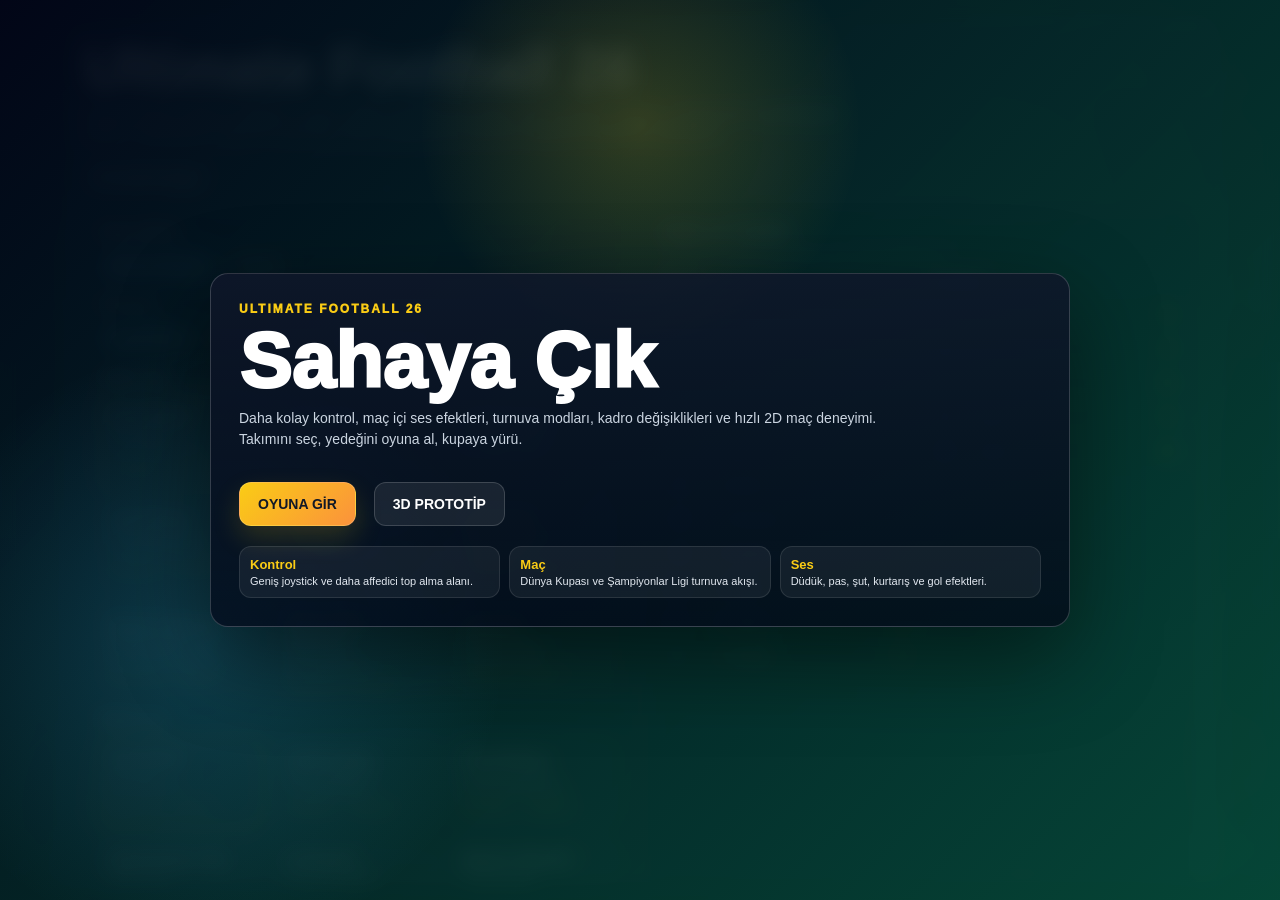
==== commit 9726503c: "Keep teams in their own half at kickoff" ====
--- a/football-game/ultimate-football-26.html
+++ b/football-game/ultimate-football-26.html
@@ -3,7 +3,16 @@
 <head>
   <meta charset="UTF-8">
   <meta name="viewport" content="width=device-width, initial-scale=1.0, maximum-scale=1.0, user-scalable=no">
+  <meta name="description" content="Ultimate Football 26 - 2D futbol oyunu, turnuva modu ve maç içi ses efektleri.">
+  <meta name="theme-color" content="#064e3b">
+  <meta name="mobile-web-app-capable" content="yes">
+  <meta name="apple-mobile-web-app-capable" content="yes">
+  <meta name="apple-mobile-web-app-status-bar-style" content="black-translucent">
+  <meta name="apple-mobile-web-app-title" content="UF 26">
   <title>Ultimate Football 26 - 2D Tactical</title>
+  <link rel="manifest" href="manifest.json">
+  <link rel="apple-touch-icon" href="assets/icon-192.svg">
+  <link rel="icon" type="image/svg+xml" href="assets/icon-192.svg">
   <style>
     *{box-sizing:border-box;margin:0;padding:0;user-select:none;-webkit-user-select:none;touch-action:manipulation;font-family:Inter,Arial,sans-serif}
     html,body{width:100%;height:100%;overflow:hidden;background:#020617;color:white}
@@ -47,7 +56,7 @@
   <div id="stats"><h3>SEÇİLİ OYUNCU</h3><div class="stat"><span>İsim</span><b id="stName">-</b></div><div class="stat"><span>Rol</span><b id="stRole">-</b></div><div class="stat"><span>Şut</span><b id="stShot">-</b></div><div class="stat"><span>Pas</span><b id="stPass">-</b></div><div class="stat"><span>Enerji</span><b id="stEnergy">-</b></div></div>
   <div id="radar"></div><div id="stick"><div id="knob"></div></div><div id="power"><div id="powerFill"></div></div>
   <div id="actions"><div class="btn" id="switch">OYUNCU<br>DEĞİŞ</div><div class="btn" id="through">ARA<br>PAS</div><div class="btn" id="shoot">ŞUT</div><div class="btn" id="pass">PAS</div><div class="btn" id="sprint">SPRINT</div><div class="btn" id="skill">ÇALIM</div><div class="btn" id="tackle">TOP<br>KAP</div></div>
-  <div class="overlay" id="intro"><div class="introBox"><div class="introKicker">ULTIMATE FOOTBALL 26</div><div class="introTitle">Sahaya Çık</div><div class="introText">Daha kolay kontrol, maç içi ses efektleri, turnuva modları, kadro değişiklikleri ve hızlı 2D maç deneyimi. Takımını seç, yedeğini oyuna al, kupaya yürü.</div><div class="introActions"><button class="primary" id="enterGame">OYUNA GİR</button><a class="ghost" href="fc-26/" target="_blank" rel="noopener noreferrer" style="text-decoration:none">3D PROTOTİP</a></div><div class="introMeta"><div><b>Kontrol</b>Geniş joystick ve daha affedici top alma alanı.</div><div><b>Maç</b>Dünya Kupası ve Şampiyonlar Ligi turnuva akışı.</div><div><b>Ses</b>Düdük, pas, şut, kurtarış ve gol efektleri.</div></div></div></div>
+  <div class="overlay" id="intro"><div class="introBox"><div class="introKicker">ULTIMATE FOOTBALL 26</div><div class="introTitle">Sahaya Çık</div><div class="introText">Daha kolay kontrol, maç içi ses efektleri, turnuva modları, kadro değişiklikleri ve hızlı 2D maç deneyimi. Takımını seç, yedeğini oyuna al, kupaya yürü.</div><div class="introActions"><button class="primary" id="enterGame">OYUNA GİR</button><button class="ghost" id="installApp" type="button" style="display:none">UYGULAMA OLARAK KUR</button><a class="ghost" href="fc-26/" target="_blank" rel="noopener noreferrer" style="text-decoration:none">3D PROTOTİP</a></div><div class="introMeta"><div><b>Kontrol</b>Geniş joystick ve daha affedici top alma alanı.</div><div><b>Maç</b>Dünya Kupası ve Şampiyonlar Ligi turnuva akışı.</div><div><b>Ses</b>Düdük, pas, şut, kurtarış ve gol efektleri.</div></div></div></div>
   <div class="overlay" id="menu"><div class="card"><div class="title">Ultimate Football 26</div><div class="sub">Kulüp takımları sadece kulüplerle, uluslar sadece uluslarla maç yapar. Dünya Kupası uluslarla, Şampiyonlar Ligi kulüplerle oynanır. Kadroda ilk 11'den bir oyuncuya, sonra yedekten bir oyuncuya tıklayarak değişiklik yapabilirsin.</div><div class="chips"><a class="chip" href="fc-26/" target="_blank" rel="noopener noreferrer" style="text-decoration:none">FC 26 3D Prototip</a></div><div class="grid"><div class="panel"><h2>Oyun Modu</h2><div class="chips" id="mode"><button class="chip active" data-v="clubs">Normal Takımlar</button><button class="chip" data-v="nations">Uluslar</button></div><h2>Turnuva</h2><div class="chips" id="competition"><button class="chip active" data-v="friendly">Hazırlık Maçı</button><button class="chip" data-v="worldcup">Dünya Kupası</button><button class="chip" data-v="ucl">Şampiyonlar Ligi</button></div><h2>Takım Seç</h2><div class="teams" id="teamCards"></div><h2 style="margin-top:14px">Rakip Seç</h2><div class="teams" id="oppCards"></div><h2 style="margin-top:14px">Müzik</h2><div class="hint">Telifli şarkı gömemem; kendi ses dosyanı seçersen arka planda döngüde çalar. Apple Music ve Spotify bağlantıları yeni sekmede açılır.</div><input id="musicFile" type="file" accept="audio/*" style="max-width:100%;color:#cbd5e1;font-size:12px"><div class="chips"><button class="chip" id="musicToggle" type="button">Müzik Aç/Kapat</button><a class="chip" href="https://music.apple.com/tr/album/meclis-i-ala-i-stanbul/1189633200?utm_source=chatgpt.com" target="_blank" rel="noopener noreferrer" style="text-decoration:none">Apple Music'te Aç</a><a class="chip" href="https://open.spotify.com/track/5NT8eHNRJnL2uoWZeIZbqG?si=268e4e36df364034" target="_blank" rel="noopener noreferrer" style="text-decoration:none">Spotify'da Aç</a></div><h2 style="margin-top:14px">Ayarlar</h2><div class="chips" id="difficulty"><button class="chip active" data-v="easy">Kolay</button><button class="chip" data-v="normal">Normal</button><button class="chip" data-v="hard">Zor</button></div><div class="chips" id="length"><button class="chip" data-v="90">1.5 dk</button><button class="chip active" data-v="150">2.5 dk</button><button class="chip" data-v="240">4 dk</button></div><button class="primary" id="start">MAÇA BAŞLA</button></div><div class="panel"><h2>Kadro ve Yedekler</h2><div class="hint" id="squadHint">Değiştirmek için ilk 11'den oyuncu seç, sonra yedeğe tıkla.</div><div class="squad"><div><h2>İlk 11</h2><div class="list" id="lineup"></div></div><div><h2>Yedekler</h2><div class="list" id="bench"></div></div></div></div></div></div></div>
   <div class="overlay" id="pause"><div class="card endCard"><div class="endTitle">Duraklatıldı</div><button class="primary" id="resume">DEVAM ET</button><button class="ghost" id="toMenu">ANA MENÜ</button></div></div>
   <div class="overlay" id="end"><div class="card endCard"><div class="endTitle" id="endTitle">Maç Bitti</div><div class="sub" id="endStats" style="margin-inline:auto"></div><button class="primary" id="again">TEKRAR OYNA</button><button class="ghost" id="endMenu">ANA MENÜ</button></div></div>
@@ -104,7 +113,7 @@
   function setupTournament(){syncCompetitionMode();if(state.competition==="friendly"){state.tournament=null;return}if(state.tournament&&state.tournament.type===state.competition&&state.tournament.team===state.team){state.opp=state.tournament.opponents[state.tournament.round];return}const ids=idsForMode().filter(id=>id!==state.team),opponents=shuffle(ids).slice(0,3);state.tournament={type:state.competition,team:state.team,round:0,rounds:["Çeyrek Final","Yarı Final","Final"],opponents};state.opp=opponents[0]}
   function renderMenu(){const ids=idsForMode(),wrap=$("teamCards"),oppWrap=$("oppCards"),tour=state.competition!=="friendly";if(!ids.includes(state.team))state.team=ids[0];if(!ids.includes(state.opp)||state.opp===state.team)state.opp=ids.find(x=>x!==state.team)||ids[0];wrap.innerHTML=ids.map(id=>cardHTML(id,id===state.team)).join("");oppWrap.innerHTML=tour?`<div class="hint">Turnuvada rakipler otomatik belirlenir. ${competitionName()} 3 turlu eleme olarak oynanır.</div>`:ids.filter(id=>id!==state.team).map(id=>cardHTML(id,id===state.opp)).join("");$("mode").querySelectorAll(".chip").forEach(x=>x.classList.toggle("active",x.dataset.v===state.mode));$("competition").querySelectorAll(".chip").forEach(x=>x.classList.toggle("active",x.dataset.v===state.competition));wrap.querySelectorAll(".teamCard").forEach(b=>b.onclick=()=>{state.team=b.dataset.id;const fresh=idsForMode();if(state.opp===state.team||!fresh.includes(state.opp))state.opp=fresh.find(x=>x!==state.team)||fresh[0];state.selectedLineup=null;state.tournament=null;renderMenu();});oppWrap.querySelectorAll(".teamCard").forEach(b=>b.onclick=()=>{state.opp=b.dataset.id;renderMenu();});renderSquad()}
   function renderSquad(){const team=squads[state.team];$("lineup").innerHTML=team.lineup.map((p,i)=>`<div class="playerRow ${state.selectedLineup===i?"selected":""}" data-i="${i}"><span class="role">${p[1]}</span><span class="pname">${i+1}. ${p[0]}</span><span class="ovr">${Math.round(playerScore(p,baseRoles[i]))}</span></div>`).join("");$("bench").innerHTML=team.bench.map((p,i)=>`<div class="playerRow" data-b="${i}"><span class="role">${p[1]}</span><span class="pname">${p[0]}</span><span class="ovr">${ovr(p)}</span></div>`).join("");document.querySelectorAll("[data-i]").forEach(el=>el.onclick=()=>{state.selectedLineup=Number(el.dataset.i);renderSquad();msg("Şimdi yedekten bir oyuncu seç.")});document.querySelectorAll("[data-b]").forEach(el=>el.onclick=()=>{if(state.selectedLineup===null){msg("Önce ilk 11'den çıkaracağın oyuncuyu seç.");return}const bi=Number(el.dataset.b);const li=state.selectedLineup;const out=team.lineup[li];if(!out[5])out[5]=out[1];const incoming=[...team.bench[bi]];if(!incoming[5])incoming[5]=incoming[1];incoming[1]=baseRoles[li];team.lineup[li]=incoming;team.bench[bi]=out;state.selectedLineup=null;renderMenu();msg(`${team.lineup[li][0]} ilk 11'e alındı. Takım gücü: ${teamScore(state.team)}`)})}
-  function mk(side,i,p){const left=side==="home", x=left?[.08,.19,.18,.18,.19,.34,.45,.45,.60,.62,.73][i]:1-[.08,.19,.18,.18,.19,.34,.45,.45,.60,.62,.73][i], y=[.50,.18,.38,.62,.82,.22,.40,.60,.78,.42,.58][i],fit=roleFit(p[5]||p[1],baseRoles[i]),coach=squads[side==="home"?state.team:state.opp].coach||1,quality=playerScore(p,baseRoles[i]);return{id:side+i,side,i,name:p[0],role:p[1],natural:p[5]||p[1],fit,quality,shot:p[2]*fit*coach,pass:p[3]*fit*coach,def:p[4]*fit*coach,x:x*state.w,y:y*state.h,homeX:x,homeY:y,vx:0,vy:0,stamina:100,speed:(1.75+(quality/100)*2.05)*coach,diveT:0,diveX:0,diveY:0,diveSide:0}} 
+  function mk(side,i,p){const baseX=[.08,.18,.17,.17,.18,.31,.39,.39,.31,.48,.48],left=side==="home",x=left?baseX[i]:1-baseX[i],y=[.50,.18,.38,.62,.82,.22,.40,.60,.78,.42,.58][i],fit=roleFit(p[5]||p[1],baseRoles[i]),coach=squads[side==="home"?state.team:state.opp].coach||1,quality=playerScore(p,baseRoles[i]);return{id:side+i,side,i,name:p[0],role:p[1],natural:p[5]||p[1],fit,quality,shot:p[2]*fit*coach,pass:p[3]*fit*coach,def:p[4]*fit*coach,x:x*state.w,y:y*state.h,homeX:x,homeY:y,vx:0,vy:0,stamina:100,speed:(1.75+(quality/100)*2.05)*coach,diveT:0,diveX:0,diveY:0,diveSide:0}} 
   function buildTeams(){const home=squads[state.team], away=squads[state.opp];state.home=home.lineup.map((p,i)=>mk("home",i,p));state.away=away.lineup.map((p,i)=>mk("away",i,p));radar.innerHTML="";[...state.home,...state.away].forEach(p=>{const d=document.createElement("i");d.className="dot "+(p.side==="home"?"b":"r");d.dataset.id=p.id;radar.appendChild(d)});const b=document.createElement("i");b.className="dot ball";b.dataset.id="ball";radar.appendChild(b)}
   function owner(){return [...state.home,...state.away].find(p=>p.id===state.ball.owner)||null}
   function attach(p){state.ball.owner=p.id;state.ball.last=p.side;state.ball.x=p.x+(p.side==="home"?22:-22);state.ball.y=p.y+5;state.ball.vx=0;state.ball.vy=0}
@@ -142,8 +151,14 @@
   function input(){const base=$("stick"),knob=$("knob");let pid=null;function move(e){const r=base.getBoundingClientRect(),cx=r.left+r.width/2,cy=r.top+r.height/2,d=norm(e.clientX-cx,e.clientY-cy),max=r.width*.34,a=Math.min(d.d,max),x=d.x*a,y=d.y*a;knob.style.transform=`translate(calc(-50% + ${x}px),calc(-50% + ${y}px))`;state.input.x=d.d>8?x/max:0;state.input.y=d.d>8?y/max:0}base.onpointerdown=e=>{pid=e.pointerId;base.setPointerCapture(pid);move(e)};base.onpointermove=e=>{if(e.pointerId===pid)move(e)};base.onpointerup=base.onpointercancel=e=>{if(e.pointerId!==pid)return;pid=null;state.input.x=0;state.input.y=0;knob.style.transform="translate(-50%,-50%)"};$("pass").onpointerdown=()=>doPass(false);$("through").onpointerdown=()=>doPass(true);$("switch").onpointerdown=switchP;$("skill").onpointerdown=skill;$("tackle").onpointerdown=tackle;$("shoot").onpointerdown=startShoot;["pointerup","pointercancel","pointerleave"].forEach(ev=>$("shoot").addEventListener(ev,releaseShoot));$("sprint").onpointerdown=()=>{state.input.sprint=true;$("sprint").classList.add("active")};["pointerup","pointercancel","pointerleave"].forEach(ev=>$("sprint").addEventListener(ev,()=>{state.input.sprint=false;$("sprint").classList.remove("active")}));addEventListener("keydown",e=>{const k=e.key.toLowerCase();if(k==="a"||e.key==="ArrowLeft")state.input.x=-1;if(k==="d"||e.key==="ArrowRight")state.input.x=1;if(k==="w"||e.key==="ArrowUp")state.input.y=-1;if(k==="s"||e.key==="ArrowDown")state.input.y=1;if(e.key==="Shift")state.input.sprint=true;if(k==="j")doPass(false);if(k==="k")doPass(true);if(k==="q")switchP();if(k==="e")skill();if(k==="l")tackle();if(e.code==="Space"&&!state.charge.active)startShoot();if(e.key==="Escape")togglePause()});addEventListener("keyup",e=>{const k=e.key.toLowerCase();if(["a","d"].includes(k)||["ArrowLeft","ArrowRight"].includes(e.key))state.input.x=0;if(["w","s"].includes(k)||["ArrowUp","ArrowDown"].includes(e.key))state.input.y=0;if(e.key==="Shift")state.input.sprint=false;if(e.code==="Space")releaseShoot()})}
   function togglePause(){if(!state.running)return;state.paused=!state.paused;$("pause").style.display=state.paused?"grid":"none"}
   function setupMusic(){state.music=new Audio();state.music.loop=true;state.music.volume=.45;$("musicFile").onchange=e=>{const file=e.target.files&&e.target.files[0];if(!file)return;if(state.musicUrl)URL.revokeObjectURL(state.musicUrl);state.musicUrl=URL.createObjectURL(file);state.music.src=state.musicUrl;state.music.play().then(()=>msg("Müzik başladı.")).catch(()=>msg("Müzik dosyası seçildi; açmak için Müzik Aç/Kapat'a bas."))};$("musicToggle").onclick=()=>{if(!state.music||!state.music.src){msg("Önce kendi ses dosyanı seç.");return}if(state.music.paused)state.music.play().then(()=>msg("Müzik açıldı.")).catch(()=>msg("Tarayıcı engelledi; dosyayı tekrar seçip butona bas."));else{state.music.pause();msg("Müzik kapandı.")}}}
-  renderMenu();group("mode",v=>{state.competition="friendly";state.tournament=null;state.mode=v;const ids=idsForMode();state.team=ids[0];state.opp=ids[1]||ids[0];state.selectedLineup=null;renderMenu();msg(v==="nations"?"Uluslar modu seçildi.":"Normal takımlar modu seçildi.")});group("competition",v=>{state.competition=v;state.tournament=null;syncCompetitionMode();state.selectedLineup=null;renderMenu();msg(`${competitionName()} seçildi.`)});group("difficulty",v=>state.difficulty=v);group("length",v=>state.matchLength=Number(v));setupMusic();input();$("enterGame").onclick=()=>{unlockAudio();sound("whistle",.55);$("intro").style.display="none"};$("start").onclick=start;$("again").onclick=start;$("pauseBtn").onclick=togglePause;$("resume").onclick=togglePause;$("toMenu").onclick=()=>{state.running=false;state.paused=false;$("pause").style.display="none";$("menu").style.display="grid"};$("endMenu").onclick=()=>{$("end").style.display="none";$("menu").style.display="grid"};addEventListener("resize",()=>{size();buildTeams();kickoff()});size();buildTeams();kickoff();hud();requestAnimationFrame(loop);
+  function setupInstall(){const btn=$("installApp");addEventListener("beforeinstallprompt",e=>{e.preventDefault();state.installPrompt=e;btn.style.display="inline-block"});btn.onclick=async()=>{if(!state.installPrompt)return;state.installPrompt.prompt();await state.installPrompt.userChoice.catch(()=>null);state.installPrompt=null;btn.style.display="none"};addEventListener("appinstalled",()=>{state.installPrompt=null;btn.style.display="none"})}
+  renderMenu();group("mode",v=>{state.competition="friendly";state.tournament=null;state.mode=v;const ids=idsForMode();state.team=ids[0];state.opp=ids[1]||ids[0];state.selectedLineup=null;renderMenu();msg(v==="nations"?"Uluslar modu seçildi.":"Normal takımlar modu seçildi.")});group("competition",v=>{state.competition=v;state.tournament=null;syncCompetitionMode();state.selectedLineup=null;renderMenu();msg(`${competitionName()} seçildi.`)});group("difficulty",v=>state.difficulty=v);group("length",v=>state.matchLength=Number(v));setupMusic();setupInstall();input();$("enterGame").onclick=()=>{unlockAudio();sound("whistle",.55);$("intro").style.display="none"};$("start").onclick=start;$("again").onclick=start;$("pauseBtn").onclick=togglePause;$("resume").onclick=togglePause;$("toMenu").onclick=()=>{state.running=false;state.paused=false;$("pause").style.display="none";$("menu").style.display="grid"};$("endMenu").onclick=()=>{$("end").style.display="none";$("menu").style.display="grid"};addEventListener("resize",()=>{size();buildTeams();kickoff()});size();buildTeams();kickoff();hud();requestAnimationFrame(loop);
 })();
+</script>
+<script>
+  if ("serviceWorker" in navigator) {
+    navigator.serviceWorker.register("./service-worker.js").catch(() => {});
+  }
 </script>
 </body>
 </html>
